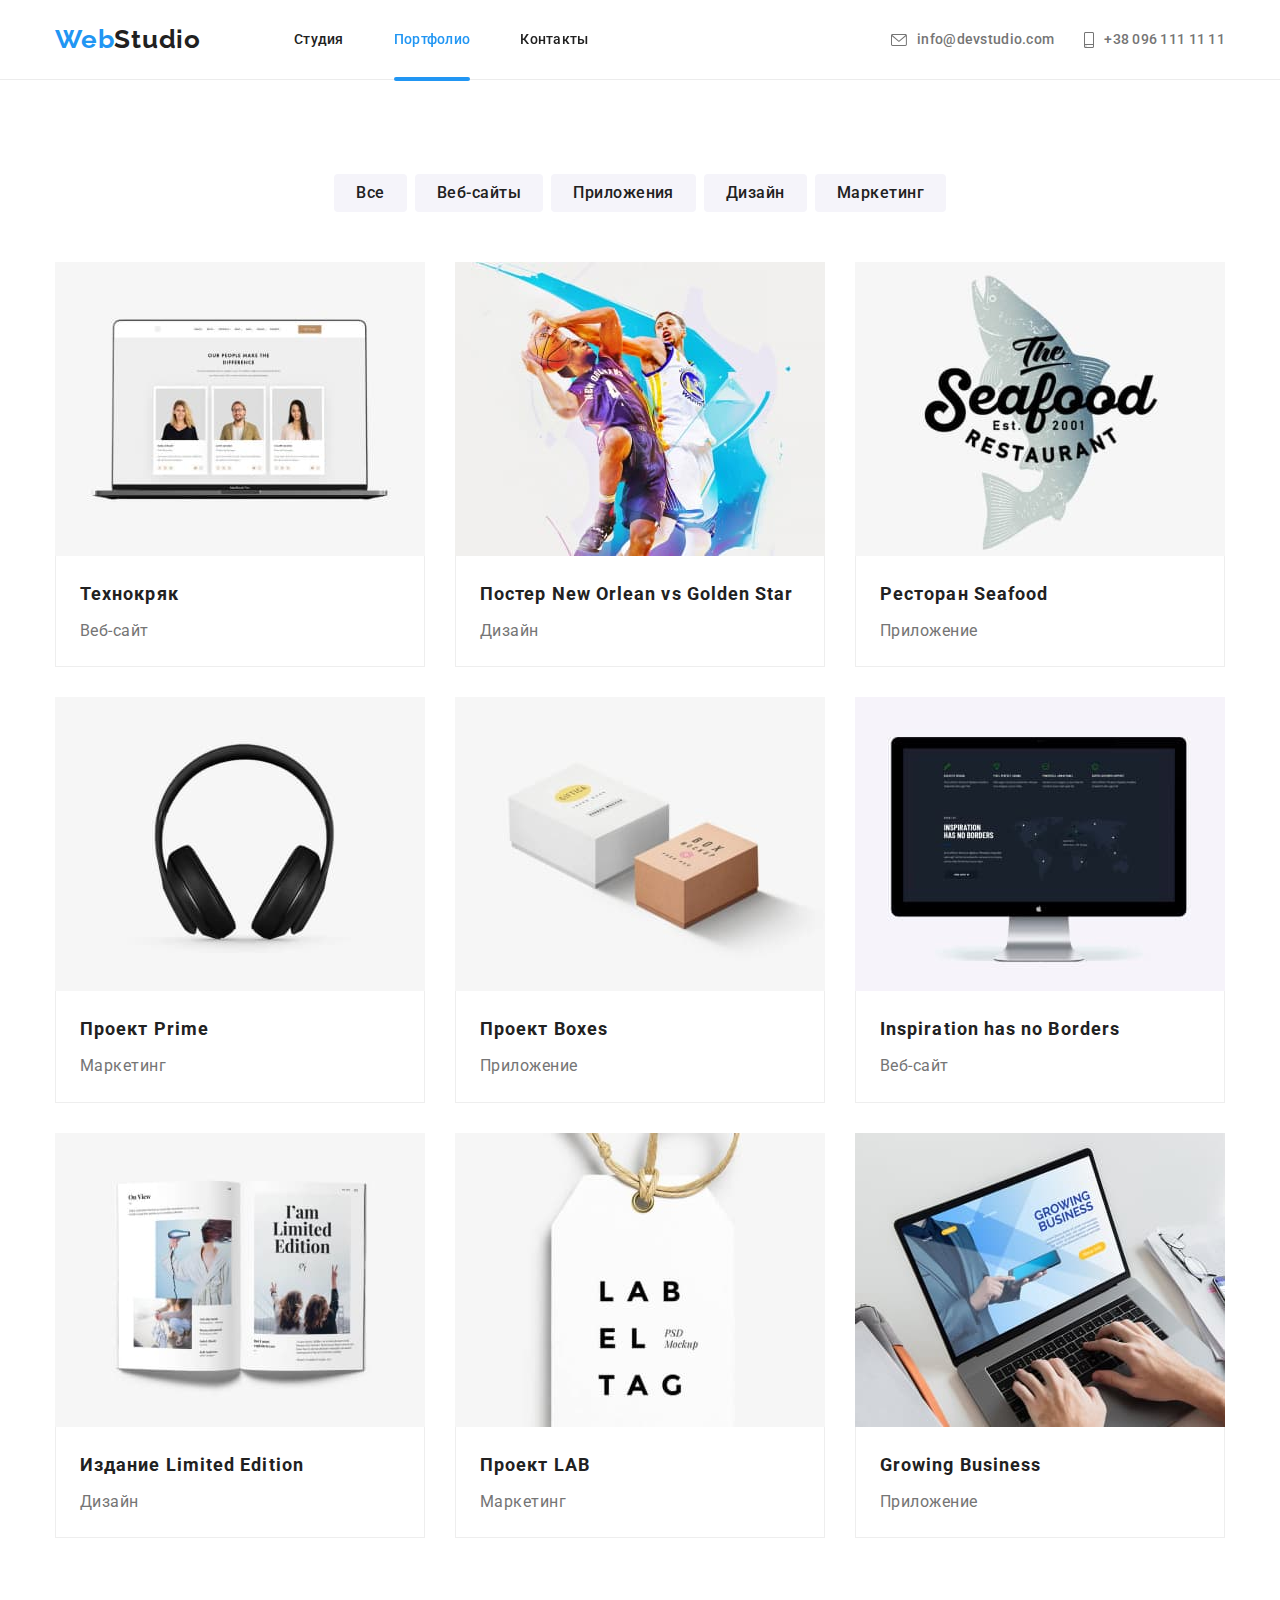
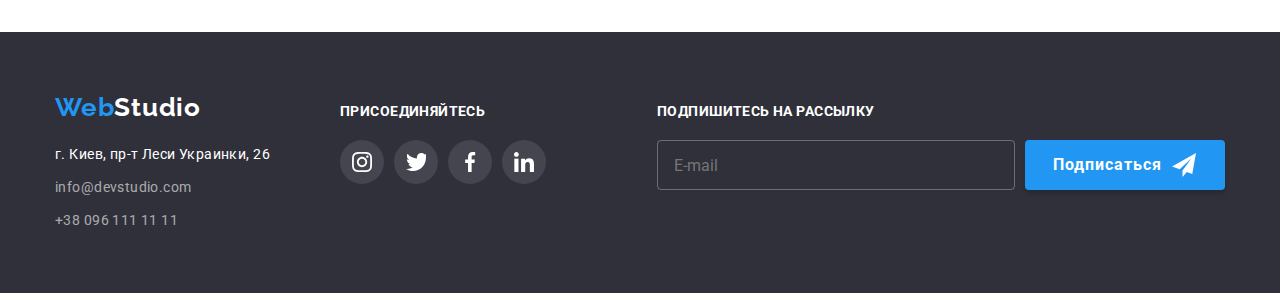
==== portfolio.html @ df017251 "адаптивна версія" ====
<!DOCTYPE html>
<html lang="ru">

<head>
    <meta charset="UTF-8">
    <meta http-equiv="X-UA-Compatible" content="IE=edge">
    <meta name="viewport" content="width=device-width, initial-scale=1.0">
    <title>Портфолио</title>
    <link href="https://fonts.googleapis.com/css2?family=Raleway:wght@700&family=Roboto:wght@400;500;700;900&display=swap"
        rel="stylesheet">
    <link rel="stylesheet" href="https://cdnjs.cloudflare.com/ajax/libs/modern-normalize/1.1.0/modern-normalize.min.css">
    <link rel="stylesheet" href="./css/styles.css">
    <link rel="stylesheet" href="./css/main.min.css">
</head>

<body>

    <header class="header">
        <div class="container">
            <a href="/" class="logo header__logo link">
                Web<span class="logo__accent">Studio</span>
            </a>
            <nav class="header-nav">
                <ul class="menu-list list">
                    <li class="menu-list__item"><a href="./index.html" class="menu-list__link link">Студия</a></li>
                    <li class="menu-list__item"><a href="" class="menu-list__link link current">Портфолио</a></li>
                    <li class="menu-list__item"><a href="" class="menu-list__link link">Контакты</a></li>
                </ul>
            </nav>
            <div class="header-connect">
                <ul class="connect-list list">
                    <li class="connect-list__item">
                        <a href="mailto:info@devstudio.com" class="connect-list__link link">
                            <svg class="connect-list__icon" width="16" height="12">
                                <use href="./images/symbol-defs.svg#icon-envelope-hover"></use>
                            </svg>info@devstudio.com
                        </a>
                    </li>
                    <li class="connect-list__item">
                        <a href="tel:+380961111111" class="connect-list__link link">
                            <svg class="connect-list__icon" width="10" height="16">
                                <use href="./images/symbol-defs.svg#icon-smartphone"></use>
                            </svg>+38 096 111 11 11</a>
                    </li>
                </ul>
            </div>
        </div>
    </header>
    
    <main>
        <section class="works section">
            <h1 class="visually-hidden">Портфолио</h1>
            <div class="container">
                <ul class="works-filter-list list">
                    <li class="works-filter-item"><button type="button" class="works-button current">Все</button></li>
                    <li class="works-filter-item"><button type="button" class="works-button">Веб-сайты</button></li>
                    <li class="works-filter-item"><button type="button" class="works-button">Приложения</button></li>
                    <li class="works-filter-item"><button type="button" class="works-button">Дизайн</button></li>
                    <li class="works-filter-item"><button type="button" class="works-button">Маркетинг</button></li>
                </ul>
               
                <ul class="works-list list">
                    <li class="works-item">
                        <a href="" class="works-link link">
                            <div class="works-cover">
                                <picture>
                                    <source srcset="./images/work-1-desk.jpg 1x, ./images/work-1-desk-2x.jpg 2x" media="(min-width:1200px)">
                                    <source srcset="./images/work-1-tab.jpg 1x, ./images/work-1-tab-2x.jpg 2x" media="(min-width:768px)">
                                    <source srcset="./images/work-1-mob.jpg 1x, ./images/work-1-mob-2x.jpg 2x" media="(min-width:480px)">
                                    <img src="./images/work-1-mob.jpg" alt="Технокряк">
                                </picture>
                                <p class="works-cover-text">Ресурс предлагает комплексные предложения с разным уровнем функционала и сервисов. Все это позволит посетителю
                                    получить
                                    исчерпывающие сведения о компании или частном лице.
                                </p>
                            </div>
                            <div class="works-info work-exept">
                                <h2 class="works-title">Технокряк</h2>
                                <p class="works-text">Веб-сайт</p>
                            </div>
                        </a>
                    </li>
                    <li class="works-item">
                        <a href="" class="link">
                            <div class="works-cover">
                                <picture>
                                    <source
                                        srcset="./images/work-2-desk.jpg 1x, ./images/work-2-desk-2x.jpg 2x" media="(min-width:1200px)">
                                    <source 
                                        srcset="./images/work-2-tab.jpg 1x, ./images/work-2-tab-2x.jpg 2x" media="(min-width:768px)">
                                    <source 
                                        srcset="./images/work-2-mob.jpg 1x, ./images/work-2-mob.jpg 2x" media="(min-width:480px)">
                                    <img src="./images/work-2-mob.jpg" alt="Постер New Orlean vs Golden Star">
                                </picture>
                                <p class="works-cover-text">Ресурс предлагает комплексные предложения с разным уровнем функционала и сервисов. Все это
                                    позволит посетителю
                                    получить
                                    исчерпывающие сведения о компании или частном лице.
                                </p>
                            </div>
                            <div class="works-info">
                                <h2 class="works-title">Постер <span lang="en">New Orlean vs Golden Star</span></h2>
                                <p class="works-text">Дизайн</p>
                            </div>
                        </a>
                    </li>
                    <li class="works-item">
                        <a href="" class="link">
                            <div class="works-cover">
                                <picture>
                                    <source srcset="./images/work-3-desk.jpg 1x,
                                        ./images/work-3-desk-2x.jpg 2x" media="(min-width:1200px)">
                                    <source srcset="./images/work-3-tab.jpg 1x,
                                        ./images/work-3-tab-2x.jpg 2x" media="(min-width:768px)">
                                    <source srcset="./images/work-3-mob.jpg 1x, 
                                        ./images/work-3-mob.jpg 2x" media="(min-width:480px)">
                                    <img src="./images/work-3-mob.jpg" alt="Ресторан Seafood">
                                </picture>
                                <p class="works-cover-text">Ресурс предлагает комплексные предложения с разным уровнем функционала и сервисов. Все это
                                    позволит посетителю
                                    получить
                                    исчерпывающие сведения о компании или частном лице.
                                </p>
                            </div>
                            <div class="works-info">
                                <h2 class="works-title">Ресторан <span lang="en">Seafood</span></h2>
                                <p class="works-text">Приложение</p>
                            </div>
                        </a>
                    </li>
                    <li class="works-item">
                        <a href="" class="link">
                            <div class="works-cover">
                                <picture>
                                    <source srcset="./images/work-4-desk.jpg 1x,
                                        ./images/work-4-desk-2x.jpg 2x" media="(min-width:1200px)">
                                    <source srcset="./images/work-4-tab.jpg 1x,
                                        ./images/work-4-tab-2x.jpg 2x" media="(min-width:768px)">
                                    <source srcset="./images/work-4-mob.jpg 1x, 
                                        ./images/work-4-mob.jpg 2x" media="(min-width:480px)">
                                    <img src="./images/work-4-mob.jpg" alt="Проект Prime">
                                </picture>
                                <p class="works-cover-text">Ресурс предлагает комплексные предложения с разным уровнем функционала и сервисов. Все это
                                    позволит посетителю
                                    получить
                                    исчерпывающие сведения о компании или частном лице.
                                </p>
                            </div>
                            <div class="works-info">
                                <h2 class="works-title">Проект <span lang="en">Prime</span></h2>
                                <p class="works-text">Маркетинг</p>
                            </div>
                        </a>
                    </li>
                    <li class="works-item">
                        <a href="" class="link">
                            <div class="works-cover">
                                <picture>
                                    <source srcset="./images/work-5-desk.jpg 1x,
                                        ./images/work-5-desk-2x.jpg 2x" media="(min-width:1200px)">
                                    <source srcset="./images/work-5-tab.jpg 1x,
                                        ./images/work-5-tab-2x.jpg 2x" media="(min-width:768px)">
                                    <source srcset="./images/work-5-mob.jpg 1x, 
                                        ./images/work-5-mob.jpg 2x" media="(min-width:480px)">
                                    <img src="./images/work-5-mob.jpg" alt="Проект Boxes">
                                </picture>
                                <p class="works-cover-text">Ресурс предлагает комплексные предложения с разным уровнем функционала и сервисов. Все это
                                    позволит посетителю
                                    получить
                                    исчерпывающие сведения о компании или частном лице.
                                </p>
                            </div>
                            <div class="works-info">
                                <h2 class="works-title">Проект <span lang="en">Boxes</span></h2>
                                <p class="works-text">Приложение</p>
                            </div>
                        </a>
                    </li>
                    <li class="works-item">
                        <a href="" class="link">
                            <div class="works-cover">
                                <picture>
                                    <source srcset="./images/work-6-desk.jpg 1x,
                                        ./images/work-6-desk-2x.jpg 2x" media="(min-width:1200px)">
                                    <source srcset="./images/work-6-tab.jpg 1x,
                                        ./images/work-6-tab-2x.jpg 2x" media="(min-width:768px)">
                                    <source srcset="./images/work-6-mob.jpg 1x, 
                                        ./images/work-6-mob.jpg 2x" media="(min-width:480px)">
                                    <img src="./images/work-6-mob.jpg" alt="Inspiration has no Borders">
                                </picture>
                                <p class="works-cover-text">Ресурс предлагает комплексные предложения с разным уровнем функционала и сервисов. Все это
                                    позволит посетителю
                                    получить
                                    исчерпывающие сведения о компании или частном лице.
                                </p>
                            </div>
                            <div class="works-info">
                                <h2 class="works-title"><span lang="en">Inspiration has no Borders</span></h2>
                                <p class="works-text">Веб-сайт</p>
                            </div>
                        </a>
                    </li>
                    <li class="works-item">
                        <a href="" class="link">
                            <div class="works-cover">
                                <picture>
                                    <source srcset="./images/work-7-desk.jpg 1x,
                                        ./images/work-7-desk-2x.jpg 2x" media="(min-width:1200px)">
                                    <source srcset="./images/work-7-tab.jpg 1x,
                                        ./images/work-7-tab-2x.jpg 2x" media="(min-width:768px)">
                                    <source srcset="./images/work-7-mob.jpg 1x, 
                                        ./images/work-7-mob.jpg 2x" media="(min-width:480px)">
                                    <img src="./images/work-7-mob.jpg" alt="Издание Limited Edition">
                                </picture>
                                <p class="works-cover-text">Ресурс предлагает комплексные предложения с разным уровнем функционала и сервисов. Все это
                                    позволит посетителю
                                    получить
                                    исчерпывающие сведения о компании или частном лице.
                                </p>
                            </div>
                            <div class="works-info">
                                <h2 class="works-title">Издание <span lang="en">Limited Edition</span></h2>
                                <p class="works-text">Дизайн</p>
                            </div>
                        </a>
                    </li>
                    <li class="works-item">
                        <a href="" class="link">
                           <div class="works-cover">
                                <picture>
                                    <source srcset="./images/work-8-desk.jpg 1x,
                                        ./images/work-8-desk-2x.jpg 2x" media="(min-width:1200px)">
                                    <source srcset="./images/work-8-tab.jpg 1x,
                                        ./images/work-8-tab-2x.jpg 2x" media="(min-width:768px)">
                                    <source srcset="./images/work-8-mob.jpg 1x, 
                                        ./images/work-8-mob.jpg 2x" media="(min-width:480px)">
                                    <img src="./images/work-8-mob.jpg" alt="Проект LAB">
                                </picture>
                                <p class="works-cover-text">Ресурс предлагает комплексные предложения с разным уровнем функционала и сервисов. Все это
                                    позволит посетителю
                                    получить
                                    исчерпывающие сведения о компании или частном лице.
                                </p>
                           </div>
                            <div class="works-info">
                                <h2 class="works-title">Проект <span lang="en">LAB</span></h2>
                                <p class="works-text">Маркетинг</p>
                            </div>
        
                    </li>
                    <li class="works-item">
                        <a href="" class="link">
                            <div class="works-cover">
                                <picture>
                                    <source srcset="./images/work-9-desk.jpg 1x,
                                        ./images/work-9-desk-2x.jpg 2x" media="(min-width:1200px)">
                                    <source srcset="./images/work-9-tab.jpg 1x,
                                        ./images/work-9-tab-2x.jpg 2x" media="(min-width:768px)">
                                    <source srcset="./images/work-9-mob.jpg 1x, 
                                        ./images/work-9-mob.jpg 2x" media="(min-width:480px)">
                                    <img src="./images/work-9-mob.jpg" alt="Growing Business">
                                </picture>
                                <p class="works-cover-text">Ресурс предлагает комплексные предложения с разным уровнем функционала и сервисов. Все это
                                    позволит посетителю
                                    получить
                                    исчерпывающие сведения о компании или частном лице.
                                </p>
                            </div>
                            <div class="works-info">
                                <h2 class="works-title"><span lang="en">Growing Business</span></h2>
                                <p class="works-text">Приложение</p>
                            </div>
                        </a>
                    </li>
                </ul>
            </div>

        </section>
    
    </main>

    <footer class="footer">
        <div class="container">
            <div class="footer-connect">
                <a href="/" class="footer-logo logo link">
                    Web<span class="accent">Studio</span>
                </a>
                <address class="footer-address">
                    <ul class="footer-connect-list list">
                        <li class="footer-connect-item"><a href="" class="footer-connect-link state-link link">г. Киев, пр-т Леси
                                Украинки, 26</a></li>
                        <li class="footer-connect-item"><a href="" class="footer-connect-link link">info@devstudio.com</a></li>
                        <li class="footer-connect-item"><a href="tel:+380961111111" class="footer-connect-link link">+38 096 111 11
                                11</a></li>
                    </ul>
                </address>
            </div>
    
            <div class="footer-soc">
                <p class="footer-action-text">присоединяйтесь</p>
                <ul class="footer-soc-list list">
                    <li class="footer-soc-item"><a href="" class="footer-soc-link">
                            <svg class="footer-soc-icon" width="20" height="20">
                                <use href="./images/symbol-defs.svg#icon-instagram-2"></use>
                            </svg>
                        </a></li>
                    <li class="footer-soc-item"><a href="" class="footer-soc-link">
                            <svg class="footer-soc-icon" width="20" height="20">
                                <use href="./images/symbol-defs.svg#icon-twitter"></use>
                            </svg>
                        </a></li>
                    <li class="footer-soc-item"><a href="" class="footer-soc-link">
                            <svg class="footer-soc-icon" width="20" height="20">
                                <use href="./images/symbol-defs.svg#icon-facebook-1"></use>
                            </svg>
                        </a></li>
                    <li class="footer-soc-item"><a href="" class="footer-soc-link">
                            <svg class="footer-soc-icon" width="20" height="20">
                                <use href="./images/symbol-defs.svg#icon-linkedin-1 "></use>
                            </svg>
                        </a></li>
                </ul>
            </div>
    
            <form class="footer-form">
                <div class="footer-form-field">
                    <label for="user-email" class="footer-label footer-action-text">Подпишитесь на рассылку</label>
                    <input type="email" id="user-email" name="email" class="footer-input" placeholder="E-mail" required>
                </div>
                <button type="submit" class="footer-button main-button">Подписаться
                    <svg class="footer-send-icon" width="24" height="24">
                        <use href="./images/symbol-defs.svg#icon-send"></use>
                    </svg>
                </button>
            </form>
        </div>
    </footer>

</body>

</html>
---- css/main.min.css ----
:root{--header-main-color: #212121;--header-secondary-color: #757575;--main-text-color: #757575;--title-text-color: #212121;--accent-color: #2196F3;--main-background-color: #ffffff;--secondary-background-color: #F5F4FA;--second-button-color: #212121;--main-button-color: #ffffff;--icon-main-color: #AFB1B8;--footer-background-color: #2F303A;--main-footer-color: #ffffff;--secondary-footer-color: rgba(255, 255, 255, 0.6);--modal-title-color: #212121;--timing-function: cubic-bezier(0.4, 0, 0.2, 1)}p,h1,h2,h3,h4,h5,h6{margin:0}ul{padding-left:0;margin:0}img{display:block;max-width:100%;height:auto}main{padding-top:60px}@media screen and (min-width: 768px){main{padding-top:80px}}html{box-sizing:border-box}*,*::before,*::after{box-sizing:inherit}body{color:var(--main-text-color);background-color:var(--main-background-color);font-family:Roboto,sans-serif}.link{text-decoration:none}.list{list-style:none}.section{padding-top:60px;padding-bottom:60px}@media screen and (min-width: 1200px){.section{padding-top:94px;padding-bottom:94px}}.visually-hidden{position:absolute;white-space:nowrap;width:1px;height:1px;overflow:hidden;border:0;padding:0;clip:rect(0 0 0 0);clip-path:inset(50%);margin:-1px}.container{padding-left:15px;padding-right:15px;margin:0 auto}@media screen and (min-width: 480px){.container{max-width:480px}}@media screen and (min-width: 768px){.container{max-width:768px}}@media screen and (min-width: 1200px){.container{max-width:1200px}}.logo{color:var(--accent-color);font-family:Raleway,sans-serif;font-weight:700;font-size:24px;line-height:1.17;letter-spacing:.03em}@media screen and (min-width: 1200px){.logo{font-size:26px;line-height:1.2;letter-spacing:.03em}}.top-title{margin-bottom:30px;color:var(--title-text-color);font-size:28px;line-height:1.18;text-align:center;letter-spacing:.03em}@media screen and (min-width: 1200px){.top-title{margin-bottom:50px;font-size:36px;line-height:1.17}}.main-button{padding:10px 28px;border:none;border-radius:4px;min-width:200px;height:50px;color:var(--main-button-color);background-color:var(--accent-color);font-family:inherit;font-weight:700;font-size:16px;line-height:1.88;letter-spacing:.06em;text-align:center;cursor:pointer;box-shadow:0px 4px 4px rgba(0,0,0,.15);transition:background-color 250ms var(--timing-function)}.main-button:hover,.main-button:focus{background-color:#188ce8}.backdrop{z-index:200;position:fixed;top:0;left:0;width:100%;height:100%;opacity:1;visibility:visible;transition:opacity 250ms var(--timing-function),visibility 250ms var(--timing-function);background-color:rgba(0,0,0,.2)}.backdrop.is-hidden{opacity:0;pointer-events:none;visibility:hidden}.backdrop.is-hidden .modal{transform:translate(-50%, -50%) scale(0.8);opacity:.7}.modal{position:fixed;top:50%;left:50%;transform:translate(-50%, -50%) scale(1);opacity:1;width:100%;padding:40px;background-color:#fff;box-shadow:0px 1px 3px rgba(0,0,0,.12),0px 1px 1px rgba(0,0,0,.14),0px 2px 1px rgba(0,0,0,.2);border-radius:4px;transition:transform 250ms var(--timing-function),opacity 250ms var(--timing-function)}@media screen and (min-width: 480px){.modal{width:450px;min-height:609px}}@media screen and (min-width: 1200px){.modal{width:528px;min-height:581px}}.modal-close-button{position:absolute;top:8px;right:8px;display:block;padding:6px;width:30px;height:30px;border:1px solid rgba(0,0,0,.1);background-color:rgba(0,0,0,0);border-radius:50%;cursor:pointer;fill:#000;transition:fill 250ms var(--timing-function)}.modal-close-button:hover,.modal-close-button:focus{fill:var(--accent-color)}.modal-title{font-weight:700;font-size:20px;line-height:1.5;letter-spacing:.03em;text-align:center;color:var(--modal-title-color);margin-bottom:12px}@media screen and (min-width: 1200px){.modal-title{font-size:20px;line-height:1.15;letter-spacing:.03em}}.modal-field{margin-bottom:10px}.modal-input-wrap{position:relative}.modal-input{width:100%;height:40px;padding-left:42px;border:1px solid rgba(33,33,33,.2);border-radius:4px;transition:border 250ms var(--timing-function)}.modal-input:focus{border:1px solid var(--accent-color)}.input-icon{position:absolute;left:15px;top:50%;transform:translateY(-50%);fill:var(--modal-title-color);transition:fill 250ms var(--timing-function)}.modal-input:focus+.input-icon{fill:var(--accent-color)}.modal-label{display:block;margin-bottom:4px;font-size:12px;line-height:1.17;letter-spacing:.01em}.user-text{width:100%;height:120px;display:block;resize:none;padding:12px 16px;margin-bottom:20px;border:1px solid rgba(33,33,33,.2);border-radius:4px;transition:border 250ms var(--timing-function)}.user-text:focus{border:1px solid var(--accent-color)}.user-text::placeholder{color:rgba(117,117,117,.5)}.label-check{display:flex;flex-wrap:wrap;justify-content:center;align-items:center;font-size:12px;line-height:2;letter-spacing:.03em;margin-bottom:30px;cursor:pointer}@media screen and (min-width: 1200px){.label-check{line-height:1.71}}.label-check::before{content:"";width:16px;height:15px;border:2px solid var(--modal-title-color);border-radius:2px;margin-right:7px}.input-check:focus+.label-check::before,.input-check:checked+.label-check::before{background-color:var(--accent-color);border:none;background-image:url(../images/modal-check.svg);background-repeat:no-repeat;background-position:center}.check-accent{position:relative;color:var(--accent-color);font-size:12px;line-height:2;letter-spacing:.03em}@media screen and (min-width: 1200px){.check-accent{line-height:1.71}}.check-accent::after{position:absolute;content:"";left:0;top:18px;width:100%;height:1px;background-color:var(--accent-color)}.modal-button{display:block;margin-left:auto;margin-right:auto}.header{position:fixed;width:100%;top:0;left:0;height:60px;border-bottom:1px solid #ececec;background-color:#fff;z-index:100}@media screen and (min-width: 768px){.header{height:80px}}.header .container{display:flex;align-items:center;height:inherit}.header__logo{margin-right:93px}.header .logo__accent{color:var(--header-main-color)}.menu-button{display:block;position:absolute;top:10px;right:15px;margin:0;padding:0;border:none;background-color:rgba(0,0,0,0);cursor:pointer}@media screen and (min-width: 768px){.menu-button{display:none}}.menu-open-icon{fill:var(--header-main-color);transition:fill 250ms var(--timing-function)}.menu-open-icon:hover,.menu-open-icon:focus{fill:var(--accent-color)}.header-nav{display:none}@media screen and (min-width: 768px){.header-nav{display:block}}.menu-list{display:flex}.menu-list__item:not(:last-child){margin-right:50px}.menu-list__link{position:relative;display:block;box-sizing:border-box;padding-top:32px;padding-bottom:32px;color:var(--header-main-color);font-weight:500;font-size:14px;line-height:1.14;letter-spacing:.02em;transition:color 250ms var(--timing-function)}.menu-list__link:hover,.menu-list__link:focus{color:var(--accent-color)}.menu-list__link.current{color:var(--accent-color)}.menu-list__link.current::after{display:block}.menu-list__link::after{position:absolute;bottom:-1px;content:"";display:none;height:4px;width:100%;background:var(--accent-color);border-radius:2px}.header-connect{display:none;margin-left:auto}@media screen and (min-width: 768px){.header-connect{display:block}}.connect-list{display:block}@media screen and (min-width: 1200px){.connect-list{display:flex}}.connect-list__item:not(:last-child){margin-bottom:10px}@media screen and (min-width: 1200px){.connect-list__item:not(:last-child){margin-right:30px;margin-bottom:0}}.connect-list__link{display:flex;align-items:center;font-weight:500;font-size:12px;line-height:1.17;letter-spacing:.02em;color:var(--header-secondary-color);transition:color 250ms var(--timing-function)}@media screen and (min-width: 1200px){.connect-list__link{font-size:14px;line-height:1.14;letter-spacing:.02em}}.connect-list__link:hover,.connect-list__link:focus{color:var(--accent-color)}.connect-list__icon{margin-right:10px;fill:currentColor}.mob-menu{display:block;position:fixed;z-index:50;top:0;left:0;width:100vw;height:100vh;background-color:#fff;padding:48px 0 48px 40px;opacity:1;visibility:visible;transition:opacity 250ms var(--timing-function),visibility 250ms var(--timing-function)}@media screen and (min-width: 768px){.mob-menu{display:none}}.mob-menu .mob-container{display:block}.mob-menu.is-hidden{opacity:0;visibility:hidden;pointer-events:none}.menu-close-icon{fill:var(--header-main-color);transition:fill 250ms var(--timing-function)}.menu-close-icon:hover,.menu-close-icon:focus{fill:var(--accent-color)}.mob-menu-list{margin-bottom:302px}.mob-menu-item:not(:last-child),.mob-connect-item:not(:last-child){margin-bottom:32px}.mob-menu-link{font-weight:500;font-size:40px;line-height:1.18;letter-spacing:.02em;color:var(--header-main-color);transition:color 250ms var(--timing-function)}.mob-menu-link:hover,.mob-menu-link:focus{color:var(--accent-color)}.mob-menu-link.current{color:var(--accent-color)}.mob-connect-list{margin-bottom:64px}.mob-connect-link{color:var(--header-secondary-color);transition:color 250ms var(--timing-function)}.mob-connect-link:hover,.mob-connect-link:focus{color:var(--accent-color)}.mob-connect-tel{font-weight:500;font-size:34px;line-height:1.25;letter-spacing:.02em}.mob-connect-mail{font-weight:500;font-size:24px;line-height:1.17;letter-spacing:.02em}.mob-soc-list{display:flex}.mob-soc-link{display:block;font-weight:500;font-size:18px;line-height:1.22;letter-spacing:.02em;color:var(--accent-color)}.no-scroll{overflow:hidden}.hero{background-color:#c4c4c4;background-image:linear-gradient(rgba(47, 48, 58, 0.4), rgba(47, 48, 58, 0.4)),url("../images/hero-bg-mob.jpg");background-repeat:no-repeat;background-position:center;background-size:cover;max-width:1600px;margin:0 auto;text-align:center}@media(min-device-pixel-ratio: 2),(min-resolution: 192dpi),(min-resolution: 2dppx){.hero{background-image:linear-gradient(rgba(47, 48, 58, 0.4), rgba(47, 48, 58, 0.4)),url("../images/hero-bg-mob-2x.jpg")}}@media screen and (min-width: 480px){.hero{padding-top:118px;padding-bottom:118px}}@media screen and (min-width: 768px){.hero{background-image:linear-gradient(rgba(47, 48, 58, 0.4), rgba(47, 48, 58, 0.4)),url("../images/hero-bg-tab.jpg")}}@media screen and (min-width: 768px)and (min-device-pixel-ratio: 2),screen and (min-width: 768px)and (min-resolution: 192dpi),screen and (min-width: 768px)and (min-resolution: 2dppx){.hero{background-image:linear-gradient(rgba(47, 48, 58, 0.4), rgba(47, 48, 58, 0.4)),url("../images/hero-bg-tab-2x.jpg")}}@media screen and (min-width: 1200px){.hero{padding-top:200px;padding-bottom:200px;background-image:linear-gradient(rgba(47, 48, 58, 0.4), rgba(47, 48, 58, 0.4)),url("../images/hero-bg-desk.jpg")}}@media screen and (min-width: 1200px)and (min-device-pixel-ratio: 2),screen and (min-width: 1200px)and (min-resolution: 192),screen and (min-width: 1200px)and (min-resolution: 2){.hero{background-image:linear-gradient(rgba(47, 48, 58, 0.4), rgba(47, 48, 58, 0.4)),url("../images/hero-bg-desk-2x.jpg")}}.hero .container{display:block}.hero-title{margin-bottom:30px;margin-left:auto;margin-right:auto;color:#fff;text-transform:uppercase}@media screen and (min-width: 480px){.hero-title{font-weight:900;font-size:26px;line-height:1.62;letter-spacing:.06em;width:360px}}@media screen and (min-width: 1200px){.hero-title{font-size:44px;line-height:1.36;width:696px}}@media screen and (min-width: 1200px){.features{padding-bottom:0px}}@media screen and (min-width: 768px){.features-list{display:flex;flex-wrap:wrap;margin-left:-30px}}.features-item{width:100%;margin-bottom:30px}@media screen and (max-width: 767px){.features-item:last-child{margin-bottom:0px}}@media screen and (min-width: 768px){.features-item{flex-basis:calc(50% - 30px);margin-left:30px}.features-item:nth-last-child(-n+2){margin-bottom:0}}@media screen and (min-width: 1200px){.features-item{flex-basis:calc(25% - 30px);margin-bottom:0}}.features-box{display:flex;align-items:center;justify-content:center;border-radius:4px;margin-bottom:30px;background-color:var(--secondary-background-color);width:100%;height:120px}.features-icon{display:block;width:70px;height:70px}.features-title{margin-bottom:10px;color:var(--title-text-color);font-size:14px;line-height:1.14;letter-spacing:.03em;text-transform:uppercase}@media screen and (max-width: 767px){.features-title{text-align:center}}.features-text{font-size:14px;line-height:1.71;letter-spacing:.03em}.about{display:none}@media screen and (min-width: 1200px){.about{display:block}}.about-list{display:flex;margin-left:-30px}.about-item{position:relative;flex-basis:calc(33.3333333333% - 30px);margin-left:30px}.about-title{position:absolute;left:0;bottom:0;width:100%;height:70px;padding:27px 0;color:#fff;background-color:rgba(47,48,58,.8);font-size:14px;line-height:1.14;letter-spacing:.03em;text-align:center;text-transform:uppercase;pointer-events:none}.team{background-color:var(--secondary-background-color)}.team-list{margin-bottom:-30px}@media screen and (min-width: 768px){.team-list{display:flex;flex-wrap:wrap;margin-left:-30px}}.team-list__item{margin-bottom:30px;text-align:center;box-shadow:0px 1px 3px rgba(0,0,0,.12),0px 1px 1px rgba(0,0,0,.14),0px 2px 1px rgba(0,0,0,.2)}@media screen and (min-width: 768px){.team-list__item{width:calc(50% - 30px);margin-left:30px}}@media screen and (min-width: 768px)and (max-width: 1999px){.team-list__item:nth-child(-n+2){margin-bottom:30px}}@media screen and (min-width: 1200px){.team-list__item{width:calc(25% - 30px)}}.team-list__item,.team-info{border-radius:0px 0px 4px 4px}.team-info{width:100%;padding:30px 0 24px;background-color:#fff}@media screen and (min-width: 1200px){.team-info{padding:30px 0}}.team-info__title{margin-bottom:10px;color:var(--title-text-color);font-weight:500;font-size:16px;line-height:1.19;letter-spacing:.03em}.team-info__text{font-size:16px;line-height:1.19;letter-spacing:.03em;margin-bottom:16px}.team-soc-list{display:flex;justify-content:center}.team-soc-list__item+.team-soc-list__item{margin-left:10px}.team-soc-list__link{display:flex;justify-content:center;align-items:center;background-color:#fff;width:44px;height:44px;border-radius:50%;fill:var(--icon-main-color);transition:fill 250ms var(--timing-function),background-color 250ms var(--timing-function)}.team-soc-list__link:hover,.team-soc-list__link:focus{background-color:var(--accent-color);fill:#fff}.clients-list{display:flex;flex-wrap:wrap;margin-left:-30px}.clients-item{width:100%;height:100%;flex-basis:calc(50% - 30px);margin-left:30px;margin-bottom:30px}@media screen and (max-width: 767px){.clients-item:nth-last-child(-n+2){margin-bottom:0}}@media screen and (min-width: 768px){.clients-item{flex-basis:calc(33.3333333333% - 30px)}.clients-item:nth-last-child(-n+3){margin-bottom:0}}@media screen and (min-width: 1200px){.clients-item{flex-basis:calc(16.6666666667% - 30px);margin-bottom:0}}.clients-link{display:flex;justify-content:center;align-items:center;height:92px;border-radius:4px;border:1px solid var(--icon-main-color);fill:var(--icon-main-color);cursor:pointer;transition:border 250ms var(--timing-function),fill 250ms var(--timing-function)}.clients-link:hover,.clients-link:focus{border:1px solid var(--accent-color);fill:var(--accent-color)}.clients-icon{width:106px;height:60px}.works-filter-list{display:flex;flex-wrap:wrap;margin-bottom:40px}@media screen and (min-width: 768px){.works-filter-list{margin-bottom:30px;justify-content:center}}@media screen and (min-width: 1200px){.works-filter-list{margin-bottom:50px}}.works-filter-item:not(:last-child){margin-right:8px}@media screen and (max-width: 767px){.works-filter-item:not(:nth-last-child(-n+2)){margin-bottom:15px}}@media screen and (min-width: 768px){.works-filter-item{margin-bottom:0}}.works-button{padding:6px 22px;border:none;border-radius:4px;min-width:73px;height:38px;color:var(--second-button-color);background-color:var(--secondary-background-color);font-family:inherit;font-weight:500;font-size:16px;line-height:1.63;letter-spacing:.03em;text-align:center;cursor:pointer;transition:color 250ms var(--timing-function),box-shadow 250ms var(--timing-function),background-color 250ms var(--timing-function)}.works-button:hover,.works-button:focus{color:var(--main-button-color);background-color:var(--accent-color);box-shadow:0px 3px 1px rgba(0,0,0,.1),0px 1px 2px rgba(0,0,0,.08),0px 2px 2px rgba(0,0,0,.12)}.works-section .works-button.current{color:var(--main-button-color);background-color:var(--accent-color)}.works-list{margin-bottom:-30px}@media screen and (min-width: 768px){.works-list{display:flex;flex-wrap:wrap;margin-left:-30px}}.works-item{margin-bottom:30px;transition:box-shadow 250ms var(--timing-function)}@media screen and (min-width: 768px){.works-item{width:calc(50% - 30px);margin-left:30px}}@media screen and (min-width: 1200px){.works-item{width:calc(33.3333333333% - 30px)}}.works-item:hover,.works-item:focus{box-shadow:0px 1px 1px rgba(0,0,0,.12),0px 4px 4px rgba(0,0,0,.06),1px 4px 6px rgba(0,0,0,.16)}.works-cover{position:relative;overflow:hidden}.works-cover-text{position:absolute;top:0;left:0;height:100%;transform:translateY(101%);transition:transform 250ms var(--timing-function);font-size:18px;line-height:1.56;letter-spacing:.03em;padding:77px,24px;color:#fff;background-color:rgba(33,150,243,.9)}@media screen and (min-width: 768px){.works-cover-text{padding:49px,24px,77px}}@media screen and (min-width: 1200px){.works-cover-text{padding:63px 24px}}.works-item:hover .works-cover-text{transform:translateY(0px)}.works-link{height:100%}.works-info{width:100%;padding:20px 24px;border-bottom:1px solid #eee;border-right:1px solid #eee;border-left:1px solid #eee;pointer-events:none}@media screen and (min-width: 768px){.work-exept{padding:20px 24px 56px}}@media screen and (min-width: 1200px){.work-exept{padding:20px 24px}}.works-title{margin-bottom:4px;color:var(--title-text-color);font-weight:700;font-size:18px;line-height:2;letter-spacing:.06em}.works-text{color:var(--main-text-color);font-weight:400;font-size:16px;line-height:1.9;letter-spacing:.03em}.footer{background-color:var(--footer-background-color);padding-top:60px;padding-bottom:60px}.footer .container{text-align:center}@media screen and (min-width: 768px){.footer .container{display:flex;flex-wrap:wrap;align-items:baseline;justify-content:center}}@media screen and (min-width: 1200px){.footer .container{text-align:start}}.footer-connect{margin-bottom:60px}@media screen and (min-width: 768px){.footer-connect{margin-right:165px}}@media screen and (min-width: 1200px){.footer-connect{margin-right:70px;margin-bottom:0}}.footer-logo{display:inline-block;margin-bottom:20px}.footer-logo .accent{color:#fff}@media screen and (max-width: 1999px){.footer-connect-item:not(:last-child){margin-bottom:8px}}@media screen and (min-width: 1200px){.footer-connect-item:not(:last-child){margin-bottom:9px}}.footer-connect-link{font-style:normal;font-size:14px;line-height:1.71;letter-spacing:.03em;color:var(--secondary-footer-color);transition:color 250ms var(--timing-function)}.footer-connect-link:hover,.footer-connect-link:focus{color:var(--accent-color)}.state-link{color:#fff}.footer-action-text{margin-bottom:20px;color:#fff;font-weight:700;font-size:14px;line-height:1.14;letter-spacing:.03em;text-transform:uppercase}.footer-soc-list{display:flex;justify-content:center;margin-bottom:60px}@media screen and (min-width: 1200px){.footer-soc-list{margin-bottom:0}}.footer-soc-item+.footer-soc-item{margin-left:10px}.footer-soc-link{background-color:rgba(255,255,255,.1);width:44px;height:44px;border-radius:50%;display:flex;justify-content:center;align-items:center;fill:#fff;transition:fill 250ms var(--timing-function),background-color 250ms var(--timing-function)}.footer-soc-link:hover,.footer-soc-link:focus{background-color:var(--accent-color);fill:#fff}@media screen and (min-width: 1200px){.footer-form{display:flex;align-items:end;margin-left:auto}}.footer-form-field{height:100%}@media screen and (min-width: 1200px){.footer-form-field{margin-right:10px}}.footer-label{display:block}.footer-input{width:100%;height:50px;padding-left:16px;color:rgba(255,255,255,.6);background-color:inherit;border:1px solid rgba(255,255,255,.3);border-radius:4px}@media screen and (min-width: 768px){.footer-input{width:450px}}@media screen and (min-width: 1200px){.footer-input{width:358px}}.footer-button{position:relative;display:inline-flex;align-items:center;margin-top:20px}.footer-send-icon{margin-left:10px}/*# sourceMappingURL=main.min.css.map */
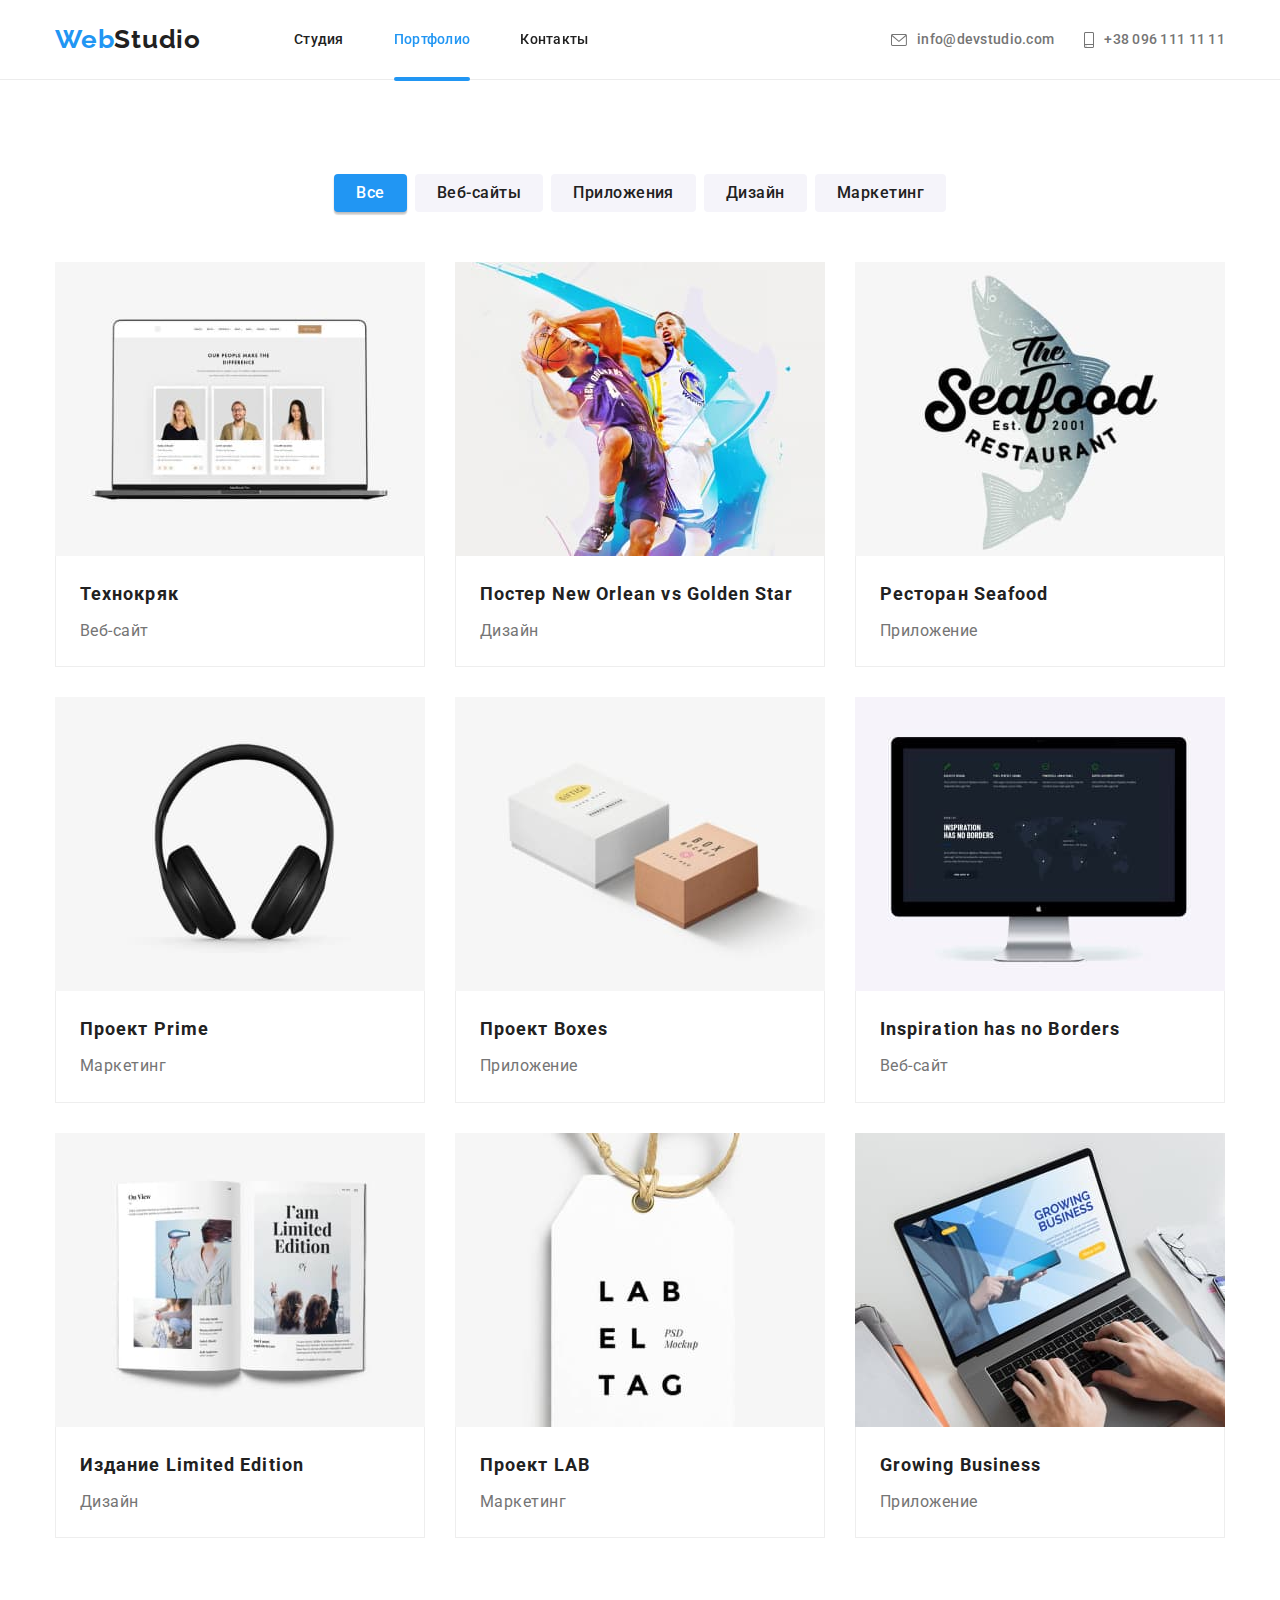
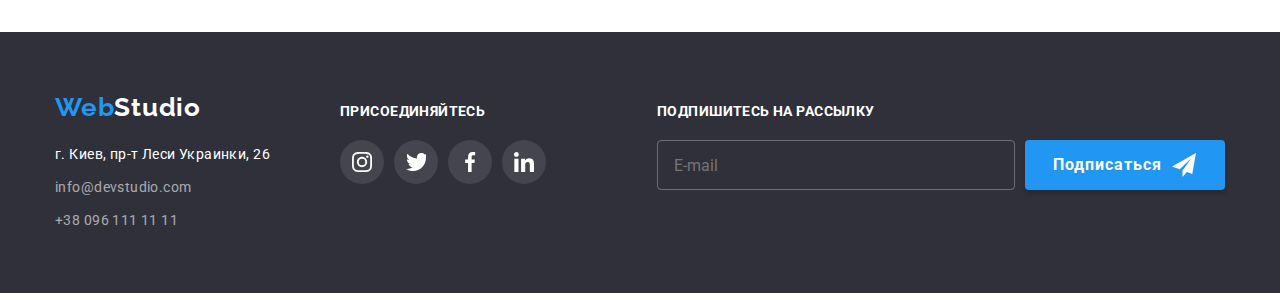
==== commit 05e795ec: "refactor" ====
--- a/portfolio.html
+++ b/portfolio.html
@@ -9,22 +9,25 @@
     <link href="https://fonts.googleapis.com/css2?family=Raleway:wght@700&family=Roboto:wght@400;500;700;900&display=swap"
         rel="stylesheet">
     <link rel="stylesheet" href="https://cdnjs.cloudflare.com/ajax/libs/modern-normalize/1.1.0/modern-normalize.min.css">
-    <link rel="stylesheet" href="./css/styles.css">
     <link rel="stylesheet" href="./css/main.min.css">
 </head>
 
 <body>
-
     <header class="header">
         <div class="container">
             <a href="/" class="logo header__logo link">
                 Web<span class="logo__accent">Studio</span>
             </a>
+            <button type="button" class="menu-open-btn menu-button">
+                <svg class="menu-open-icon" width="40" height="40">
+                    <use href="./images/symbol-defs.svg#icon-open-menu"></use>
+                </svg>
+            </button>
             <nav class="header-nav">
                 <ul class="menu-list list">
                     <li class="menu-list__item"><a href="./index.html" class="menu-list__link link">Студия</a></li>
-                    <li class="menu-list__item"><a href="" class="menu-list__link link current">Портфолио</a></li>
-                    <li class="menu-list__item"><a href="" class="menu-list__link link">Контакты</a></li>
+                    <li class="menu-list__item"><a href="#" class="menu-list__link link current">Портфолио</a></li>
+                    <li class="menu-list__item"><a href="#contacts" class="menu-list__link link">Контакты</a></li>
                 </ul>
             </nav>
             <div class="header-connect">
@@ -43,6 +46,39 @@
                             </svg>+38 096 111 11 11</a>
                     </li>
                 </ul>
+            </div>
+        </div>
+        <div class="mob-menu is-hidden">
+            <div class="container">
+                <button type="button" class="menu-close-btn menu-button">
+                    <svg class="menu-close-icon" width="40" height="40">
+                        <use href="./images/symbol-defs.svg#icon-close-menu"></use>
+                    </svg>
+                </button>
+                <ul class="mob-menu-list list">
+                    <li class="mob-menu-item"><a href="./index.html" class="mob-menu-link link">Студия</a></li>
+                    <li class="mob-menu-item"><a href="./portfolio.html" class="mob-menu-link link current">Портфолио</a></li>
+                    <li class="mob-menu-item"><a href="#contacts" class="mob-menu-link link">Контакты</a></li>
+                </ul>
+                <ul class="mob-connect-list list">
+                    <li class="mob-connect-item">
+                        <a href="tel:+380961111111" class="mob-connect-link mob-connect-tel link">
+                            +38 096 111 11 11</a>
+                    </li>
+                    <li class="mob-connect-item">
+                        <a href="mailto:info@devstudio.com" class="mob-connect-link mob-connect-mail link">
+                            info@devstudio.com
+                        </a>
+                    </li>
+                </ul>
+                <div class="mob-soc">
+                    <ul class="mob-soc-list list">
+                        <li class="mob-soc-item"><a href="" class="mob-soc-link link">Instagram</a></li>
+                        <li class="mob-soc-item"><a href="" class="mob-soc-link link">Twitter</a></li>
+                        <li class="mob-soc-item"><a href="" class="mob-soc-link link">Facebook</a></li>
+                        <li class="mob-soc-item"><a href="" class="mob-soc-link link">LinkedIn</a></li>
+                    </ul>
+                </div>
             </div>
         </div>
     </header>
@@ -74,26 +110,23 @@
                                     исчерпывающие сведения о компании или частном лице.
                                 </p>
                             </div>
-                            <div class="works-info work-exept">
+                            <div class="works-info">
                                 <h2 class="works-title">Технокряк</h2>
                                 <p class="works-text">Веб-сайт</p>
                             </div>
                         </a>
                     </li>
                     <li class="works-item">
-                        <a href="" class="link">
-                            <div class="works-cover">
-                                <picture>
-                                    <source
-                                        srcset="./images/work-2-desk.jpg 1x, ./images/work-2-desk-2x.jpg 2x" media="(min-width:1200px)">
-                                    <source 
-                                        srcset="./images/work-2-tab.jpg 1x, ./images/work-2-tab-2x.jpg 2x" media="(min-width:768px)">
-                                    <source 
-                                        srcset="./images/work-2-mob.jpg 1x, ./images/work-2-mob.jpg 2x" media="(min-width:480px)">
+                        <a href="" class="works-link link">
+                            <div class="works-cover">
+                                <picture>
+                                    <source srcset="./images/work-2-desk.jpg 1x, ./images/work-2-desk-2x.jpg 2x" media="(min-width:1200px)">
+                                    <source srcset="./images/work-2-tab.jpg 1x, ./images/work-2-tab-2x.jpg 2x" media="(min-width:768px)">
+                                    <source srcset="./images/work-2-mob.jpg 1x, ./images/work-2-mob-2x.jpg 2x" media="(min-width:480px)">
                                     <img src="./images/work-2-mob.jpg" alt="Постер New Orlean vs Golden Star">
                                 </picture>
-                                <p class="works-cover-text">Ресурс предлагает комплексные предложения с разным уровнем функционала и сервисов. Все это
-                                    позволит посетителю
+                                <p class="works-cover-text">Ресурс предлагает комплексные предложения с разным уровнем функционала и
+                                    сервисов. Все это позволит посетителю
                                     получить
                                     исчерпывающие сведения о компании или частном лице.
                                 </p>
@@ -105,19 +138,16 @@
                         </a>
                     </li>
                     <li class="works-item">
-                        <a href="" class="link">
-                            <div class="works-cover">
-                                <picture>
-                                    <source srcset="./images/work-3-desk.jpg 1x,
-                                        ./images/work-3-desk-2x.jpg 2x" media="(min-width:1200px)">
-                                    <source srcset="./images/work-3-tab.jpg 1x,
-                                        ./images/work-3-tab-2x.jpg 2x" media="(min-width:768px)">
-                                    <source srcset="./images/work-3-mob.jpg 1x, 
-                                        ./images/work-3-mob.jpg 2x" media="(min-width:480px)">
+                        <a href="" class="works-link link">
+                            <div class="works-cover">
+                                <picture>
+                                    <source srcset="./images/work-3-desk.jpg 1x, ./images/work-3-desk-2x.jpg 2x" media="(min-width:1200px)">
+                                    <source srcset="./images/work-3-tab.jpg 1x, ./images/work-3-tab-2x.jpg 2x" media="(min-width:768px)">
+                                    <source srcset="./images/work-3-mob.jpg 1x, ./images/work-3-mob-2x.jpg 2x" media="(min-width:480px)">
                                     <img src="./images/work-3-mob.jpg" alt="Ресторан Seafood">
                                 </picture>
-                                <p class="works-cover-text">Ресурс предлагает комплексные предложения с разным уровнем функционала и сервисов. Все это
-                                    позволит посетителю
+                                <p class="works-cover-text">Ресурс предлагает комплексные предложения с разным уровнем функционала и
+                                    сервисов. Все это позволит посетителю
                                     получить
                                     исчерпывающие сведения о компании или частном лице.
                                 </p>
@@ -128,16 +158,14 @@
                             </div>
                         </a>
                     </li>
-                    <li class="works-item">
-                        <a href="" class="link">
-                            <div class="works-cover">
-                                <picture>
-                                    <source srcset="./images/work-4-desk.jpg 1x,
-                                        ./images/work-4-desk-2x.jpg 2x" media="(min-width:1200px)">
-                                    <source srcset="./images/work-4-tab.jpg 1x,
-                                        ./images/work-4-tab-2x.jpg 2x" media="(min-width:768px)">
-                                    <source srcset="./images/work-4-mob.jpg 1x, 
-                                        ./images/work-4-mob.jpg 2x" media="(min-width:480px)">
+                
+                    <li class="works-item">
+                        <a href="" class="works-link link">
+                            <div class="works-cover">
+                                <picture>
+                                    <source srcset="./images/work-4-desk.jpg 1x, ./images/work-4-desk-2x.jpg 2x" media="(min-width:1200px)">
+                                    <source srcset="./images/work-4-tab.jpg 1x, ./images/work-4-tab-2x.jpg 2x" media="(min-width:768px)">
+                                    <source srcset="./images/work-4-mob.jpg 1x, ./images/work-4-mob-2x.jpg 2x" media="(min-width:480px)">
                                     <img src="./images/work-4-mob.jpg" alt="Проект Prime">
                                 </picture>
                                 <p class="works-cover-text">Ресурс предлагает комплексные предложения с разным уровнем функционала и сервисов. Все это
@@ -153,7 +181,7 @@
                         </a>
                     </li>
                     <li class="works-item">
-                        <a href="" class="link">
+                        <a href="" class="works-link link">
                             <div class="works-cover">
                                 <picture>
                                     <source srcset="./images/work-5-desk.jpg 1x,
@@ -161,7 +189,7 @@
                                     <source srcset="./images/work-5-tab.jpg 1x,
                                         ./images/work-5-tab-2x.jpg 2x" media="(min-width:768px)">
                                     <source srcset="./images/work-5-mob.jpg 1x, 
-                                        ./images/work-5-mob.jpg 2x" media="(min-width:480px)">
+                                        ./images/work-5-mob-2x.jpg 2x" media="(min-width:480px)">
                                     <img src="./images/work-5-mob.jpg" alt="Проект Boxes">
                                 </picture>
                                 <p class="works-cover-text">Ресурс предлагает комплексные предложения с разным уровнем функционала и сервисов. Все это
@@ -177,7 +205,7 @@
                         </a>
                     </li>
                     <li class="works-item">
-                        <a href="" class="link">
+                        <a href="" class="works-link link">
                             <div class="works-cover">
                                 <picture>
                                     <source srcset="./images/work-6-desk.jpg 1x,
@@ -185,7 +213,7 @@
                                     <source srcset="./images/work-6-tab.jpg 1x,
                                         ./images/work-6-tab-2x.jpg 2x" media="(min-width:768px)">
                                     <source srcset="./images/work-6-mob.jpg 1x, 
-                                        ./images/work-6-mob.jpg 2x" media="(min-width:480px)">
+                                        ./images/work-6-mob-2x.jpg 2x" media="(min-width:480px)">
                                     <img src="./images/work-6-mob.jpg" alt="Inspiration has no Borders">
                                 </picture>
                                 <p class="works-cover-text">Ресурс предлагает комплексные предложения с разным уровнем функционала и сервисов. Все это
@@ -201,7 +229,7 @@
                         </a>
                     </li>
                     <li class="works-item">
-                        <a href="" class="link">
+                        <a href="" class="works-link link">
                             <div class="works-cover">
                                 <picture>
                                     <source srcset="./images/work-7-desk.jpg 1x,
@@ -209,7 +237,7 @@
                                     <source srcset="./images/work-7-tab.jpg 1x,
                                         ./images/work-7-tab-2x.jpg 2x" media="(min-width:768px)">
                                     <source srcset="./images/work-7-mob.jpg 1x, 
-                                        ./images/work-7-mob.jpg 2x" media="(min-width:480px)">
+                                        ./images/work-7-mob-2x.jpg 2x" media="(min-width:480px)">
                                     <img src="./images/work-7-mob.jpg" alt="Издание Limited Edition">
                                 </picture>
                                 <p class="works-cover-text">Ресурс предлагает комплексные предложения с разным уровнем функционала и сервисов. Все это
@@ -225,7 +253,7 @@
                         </a>
                     </li>
                     <li class="works-item">
-                        <a href="" class="link">
+                        <a href="" class="works-link link">
                            <div class="works-cover">
                                 <picture>
                                     <source srcset="./images/work-8-desk.jpg 1x,
@@ -233,7 +261,7 @@
                                     <source srcset="./images/work-8-tab.jpg 1x,
                                         ./images/work-8-tab-2x.jpg 2x" media="(min-width:768px)">
                                     <source srcset="./images/work-8-mob.jpg 1x, 
-                                        ./images/work-8-mob.jpg 2x" media="(min-width:480px)">
+                                        ./images/work-8-mob-2x.jpg 2x" media="(min-width:480px)">
                                     <img src="./images/work-8-mob.jpg" alt="Проект LAB">
                                 </picture>
                                 <p class="works-cover-text">Ресурс предлагает комплексные предложения с разным уровнем функционала и сервисов. Все это
@@ -246,10 +274,10 @@
                                 <h2 class="works-title">Проект <span lang="en">LAB</span></h2>
                                 <p class="works-text">Маркетинг</p>
                             </div>
-        
-                    </li>
-                    <li class="works-item">
-                        <a href="" class="link">
+                        </a>
+                    </li>
+                    <li class="works-item">
+                        <a href="" class="works-link link">
                             <div class="works-cover">
                                 <picture>
                                     <source srcset="./images/work-9-desk.jpg 1x,
@@ -257,7 +285,7 @@
                                     <source srcset="./images/work-9-tab.jpg 1x,
                                         ./images/work-9-tab-2x.jpg 2x" media="(min-width:768px)">
                                     <source srcset="./images/work-9-mob.jpg 1x, 
-                                        ./images/work-9-mob.jpg 2x" media="(min-width:480px)">
+                                        ./images/work-9-mob-2x.jpg 2x" media="(min-width:480px)">
                                     <img src="./images/work-9-mob.jpg" alt="Growing Business">
                                 </picture>
                                 <p class="works-cover-text">Ресурс предлагает комплексные предложения с разным уровнем функционала и сервисов. Все это
@@ -279,7 +307,7 @@
     
     </main>
 
-    <footer class="footer">
+    <footer class="footer" id="contacts">
         <div class="container">
             <div class="footer-connect">
                 <a href="/" class="footer-logo logo link">
@@ -336,6 +364,7 @@
         </div>
     </footer>
 
+    <script src="./js/mobile-menu.js"></script>
+
 </body>
-
 </html>--- a/css/main.min.css
+++ b/css/main.min.css
@@ -1 +1 @@
-:root{--header-main-color: #212121;--header-secondary-color: #757575;--main-text-color: #757575;--title-text-color: #212121;--accent-color: #2196F3;--main-background-color: #ffffff;--secondary-background-color: #F5F4FA;--second-button-color: #212121;--main-button-color: #ffffff;--icon-main-color: #AFB1B8;--footer-background-color: #2F303A;--main-footer-color: #ffffff;--secondary-footer-color: rgba(255, 255, 255, 0.6);--modal-title-color: #212121;--timing-function: cubic-bezier(0.4, 0, 0.2, 1)}p,h1,h2,h3,h4,h5,h6{margin:0}ul{padding-left:0;margin:0}img{display:block;max-width:100%;height:auto}main{padding-top:60px}@media screen and (min-width: 768px){main{padding-top:80px}}html{box-sizing:border-box}*,*::before,*::after{box-sizing:inherit}body{color:var(--main-text-color);background-color:var(--main-background-color);font-family:Roboto,sans-serif}.link{text-decoration:none}.list{list-style:none}.section{padding-top:60px;padding-bottom:60px}@media screen and (min-width: 1200px){.section{padding-top:94px;padding-bottom:94px}}.visually-hidden{position:absolute;white-space:nowrap;width:1px;height:1px;overflow:hidden;border:0;padding:0;clip:rect(0 0 0 0);clip-path:inset(50%);margin:-1px}.container{padding-left:15px;padding-right:15px;margin:0 auto}@media screen and (min-width: 480px){.container{max-width:480px}}@media screen and (min-width: 768px){.container{max-width:768px}}@media screen and (min-width: 1200px){.container{max-width:1200px}}.logo{color:var(--accent-color);font-family:Raleway,sans-serif;font-weight:700;font-size:24px;line-height:1.17;letter-spacing:.03em}@media screen and (min-width: 1200px){.logo{font-size:26px;line-height:1.2;letter-spacing:.03em}}.top-title{margin-bottom:30px;color:var(--title-text-color);font-size:28px;line-height:1.18;text-align:center;letter-spacing:.03em}@media screen and (min-width: 1200px){.top-title{margin-bottom:50px;font-size:36px;line-height:1.17}}.main-button{padding:10px 28px;border:none;border-radius:4px;min-width:200px;height:50px;color:var(--main-button-color);background-color:var(--accent-color);font-family:inherit;font-weight:700;font-size:16px;line-height:1.88;letter-spacing:.06em;text-align:center;cursor:pointer;box-shadow:0px 4px 4px rgba(0,0,0,.15);transition:background-color 250ms var(--timing-function)}.main-button:hover,.main-button:focus{background-color:#188ce8}.backdrop{z-index:200;position:fixed;top:0;left:0;width:100%;height:100%;opacity:1;visibility:visible;transition:opacity 250ms var(--timing-function),visibility 250ms var(--timing-function);background-color:rgba(0,0,0,.2)}.backdrop.is-hidden{opacity:0;pointer-events:none;visibility:hidden}.backdrop.is-hidden .modal{transform:translate(-50%, -50%) scale(0.8);opacity:.7}.modal{position:fixed;top:50%;left:50%;transform:translate(-50%, -50%) scale(1);opacity:1;width:100%;padding:40px;background-color:#fff;box-shadow:0px 1px 3px rgba(0,0,0,.12),0px 1px 1px rgba(0,0,0,.14),0px 2px 1px rgba(0,0,0,.2);border-radius:4px;transition:transform 250ms var(--timing-function),opacity 250ms var(--timing-function)}@media screen and (min-width: 480px){.modal{width:450px;min-height:609px}}@media screen and (min-width: 1200px){.modal{width:528px;min-height:581px}}.modal-close-button{position:absolute;top:8px;right:8px;display:block;padding:6px;width:30px;height:30px;border:1px solid rgba(0,0,0,.1);background-color:rgba(0,0,0,0);border-radius:50%;cursor:pointer;fill:#000;transition:fill 250ms var(--timing-function)}.modal-close-button:hover,.modal-close-button:focus{fill:var(--accent-color)}.modal-title{font-weight:700;font-size:20px;line-height:1.5;letter-spacing:.03em;text-align:center;color:var(--modal-title-color);margin-bottom:12px}@media screen and (min-width: 1200px){.modal-title{font-size:20px;line-height:1.15;letter-spacing:.03em}}.modal-field{margin-bottom:10px}.modal-input-wrap{position:relative}.modal-input{width:100%;height:40px;padding-left:42px;border:1px solid rgba(33,33,33,.2);border-radius:4px;transition:border 250ms var(--timing-function)}.modal-input:focus{border:1px solid var(--accent-color)}.input-icon{position:absolute;left:15px;top:50%;transform:translateY(-50%);fill:var(--modal-title-color);transition:fill 250ms var(--timing-function)}.modal-input:focus+.input-icon{fill:var(--accent-color)}.modal-label{display:block;margin-bottom:4px;font-size:12px;line-height:1.17;letter-spacing:.01em}.user-text{width:100%;height:120px;display:block;resize:none;padding:12px 16px;margin-bottom:20px;border:1px solid rgba(33,33,33,.2);border-radius:4px;transition:border 250ms var(--timing-function)}.user-text:focus{border:1px solid var(--accent-color)}.user-text::placeholder{color:rgba(117,117,117,.5)}.label-check{display:flex;flex-wrap:wrap;justify-content:center;align-items:center;font-size:12px;line-height:2;letter-spacing:.03em;margin-bottom:30px;cursor:pointer}@media screen and (min-width: 1200px){.label-check{line-height:1.71}}.label-check::before{content:"";width:16px;height:15px;border:2px solid var(--modal-title-color);border-radius:2px;margin-right:7px}.input-check:focus+.label-check::before,.input-check:checked+.label-check::before{background-color:var(--accent-color);border:none;background-image:url(../images/modal-check.svg);background-repeat:no-repeat;background-position:center}.check-accent{position:relative;color:var(--accent-color);font-size:12px;line-height:2;letter-spacing:.03em}@media screen and (min-width: 1200px){.check-accent{line-height:1.71}}.check-accent::after{position:absolute;content:"";left:0;top:18px;width:100%;height:1px;background-color:var(--accent-color)}.modal-button{display:block;margin-left:auto;margin-right:auto}.header{position:fixed;width:100%;top:0;left:0;height:60px;border-bottom:1px solid #ececec;background-color:#fff;z-index:100}@media screen and (min-width: 768px){.header{height:80px}}.header .container{display:flex;align-items:center;height:inherit}.header__logo{margin-right:93px}.header .logo__accent{color:var(--header-main-color)}.menu-button{display:block;position:absolute;top:10px;right:15px;margin:0;padding:0;border:none;background-color:rgba(0,0,0,0);cursor:pointer}@media screen and (min-width: 768px){.menu-button{display:none}}.menu-open-icon{fill:var(--header-main-color);transition:fill 250ms var(--timing-function)}.menu-open-icon:hover,.menu-open-icon:focus{fill:var(--accent-color)}.header-nav{display:none}@media screen and (min-width: 768px){.header-nav{display:block}}.menu-list{display:flex}.menu-list__item:not(:last-child){margin-right:50px}.menu-list__link{position:relative;display:block;box-sizing:border-box;padding-top:32px;padding-bottom:32px;color:var(--header-main-color);font-weight:500;font-size:14px;line-height:1.14;letter-spacing:.02em;transition:color 250ms var(--timing-function)}.menu-list__link:hover,.menu-list__link:focus{color:var(--accent-color)}.menu-list__link.current{color:var(--accent-color)}.menu-list__link.current::after{display:block}.menu-list__link::after{position:absolute;bottom:-1px;content:"";display:none;height:4px;width:100%;background:var(--accent-color);border-radius:2px}.header-connect{display:none;margin-left:auto}@media screen and (min-width: 768px){.header-connect{display:block}}.connect-list{display:block}@media screen and (min-width: 1200px){.connect-list{display:flex}}.connect-list__item:not(:last-child){margin-bottom:10px}@media screen and (min-width: 1200px){.connect-list__item:not(:last-child){margin-right:30px;margin-bottom:0}}.connect-list__link{display:flex;align-items:center;font-weight:500;font-size:12px;line-height:1.17;letter-spacing:.02em;color:var(--header-secondary-color);transition:color 250ms var(--timing-function)}@media screen and (min-width: 1200px){.connect-list__link{font-size:14px;line-height:1.14;letter-spacing:.02em}}.connect-list__link:hover,.connect-list__link:focus{color:var(--accent-color)}.connect-list__icon{margin-right:10px;fill:currentColor}.mob-menu{display:block;position:fixed;z-index:50;top:0;left:0;width:100vw;height:100vh;background-color:#fff;padding:48px 0 48px 40px;opacity:1;visibility:visible;transition:opacity 250ms var(--timing-function),visibility 250ms var(--timing-function)}@media screen and (min-width: 768px){.mob-menu{display:none}}.mob-menu .mob-container{display:block}.mob-menu.is-hidden{opacity:0;visibility:hidden;pointer-events:none}.menu-close-icon{fill:var(--header-main-color);transition:fill 250ms var(--timing-function)}.menu-close-icon:hover,.menu-close-icon:focus{fill:var(--accent-color)}.mob-menu-list{margin-bottom:302px}.mob-menu-item:not(:last-child),.mob-connect-item:not(:last-child){margin-bottom:32px}.mob-menu-link{font-weight:500;font-size:40px;line-height:1.18;letter-spacing:.02em;color:var(--header-main-color);transition:color 250ms var(--timing-function)}.mob-menu-link:hover,.mob-menu-link:focus{color:var(--accent-color)}.mob-menu-link.current{color:var(--accent-color)}.mob-connect-list{margin-bottom:64px}.mob-connect-link{color:var(--header-secondary-color);transition:color 250ms var(--timing-function)}.mob-connect-link:hover,.mob-connect-link:focus{color:var(--accent-color)}.mob-connect-tel{font-weight:500;font-size:34px;line-height:1.25;letter-spacing:.02em}.mob-connect-mail{font-weight:500;font-size:24px;line-height:1.17;letter-spacing:.02em}.mob-soc-list{display:flex}.mob-soc-link{display:block;font-weight:500;font-size:18px;line-height:1.22;letter-spacing:.02em;color:var(--accent-color)}.no-scroll{overflow:hidden}.hero{background-color:#c4c4c4;background-image:linear-gradient(rgba(47, 48, 58, 0.4), rgba(47, 48, 58, 0.4)),url("../images/hero-bg-mob.jpg");background-repeat:no-repeat;background-position:center;background-size:cover;max-width:1600px;margin:0 auto;text-align:center}@media(min-device-pixel-ratio: 2),(min-resolution: 192dpi),(min-resolution: 2dppx){.hero{background-image:linear-gradient(rgba(47, 48, 58, 0.4), rgba(47, 48, 58, 0.4)),url("../images/hero-bg-mob-2x.jpg")}}@media screen and (min-width: 480px){.hero{padding-top:118px;padding-bottom:118px}}@media screen and (min-width: 768px){.hero{background-image:linear-gradient(rgba(47, 48, 58, 0.4), rgba(47, 48, 58, 0.4)),url("../images/hero-bg-tab.jpg")}}@media screen and (min-width: 768px)and (min-device-pixel-ratio: 2),screen and (min-width: 768px)and (min-resolution: 192dpi),screen and (min-width: 768px)and (min-resolution: 2dppx){.hero{background-image:linear-gradient(rgba(47, 48, 58, 0.4), rgba(47, 48, 58, 0.4)),url("../images/hero-bg-tab-2x.jpg")}}@media screen and (min-width: 1200px){.hero{padding-top:200px;padding-bottom:200px;background-image:linear-gradient(rgba(47, 48, 58, 0.4), rgba(47, 48, 58, 0.4)),url("../images/hero-bg-desk.jpg")}}@media screen and (min-width: 1200px)and (min-device-pixel-ratio: 2),screen and (min-width: 1200px)and (min-resolution: 192),screen and (min-width: 1200px)and (min-resolution: 2){.hero{background-image:linear-gradient(rgba(47, 48, 58, 0.4), rgba(47, 48, 58, 0.4)),url("../images/hero-bg-desk-2x.jpg")}}.hero .container{display:block}.hero-title{margin-bottom:30px;margin-left:auto;margin-right:auto;color:#fff;text-transform:uppercase}@media screen and (min-width: 480px){.hero-title{font-weight:900;font-size:26px;line-height:1.62;letter-spacing:.06em;width:360px}}@media screen and (min-width: 1200px){.hero-title{font-size:44px;line-height:1.36;width:696px}}@media screen and (min-width: 1200px){.features{padding-bottom:0px}}@media screen and (min-width: 768px){.features-list{display:flex;flex-wrap:wrap;margin-left:-30px}}.features-item{width:100%;margin-bottom:30px}@media screen and (max-width: 767px){.features-item:last-child{margin-bottom:0px}}@media screen and (min-width: 768px){.features-item{flex-basis:calc(50% - 30px);margin-left:30px}.features-item:nth-last-child(-n+2){margin-bottom:0}}@media screen and (min-width: 1200px){.features-item{flex-basis:calc(25% - 30px);margin-bottom:0}}.features-box{display:flex;align-items:center;justify-content:center;border-radius:4px;margin-bottom:30px;background-color:var(--secondary-background-color);width:100%;height:120px}.features-icon{display:block;width:70px;height:70px}.features-title{margin-bottom:10px;color:var(--title-text-color);font-size:14px;line-height:1.14;letter-spacing:.03em;text-transform:uppercase}@media screen and (max-width: 767px){.features-title{text-align:center}}.features-text{font-size:14px;line-height:1.71;letter-spacing:.03em}.about{display:none}@media screen and (min-width: 1200px){.about{display:block}}.about-list{display:flex;margin-left:-30px}.about-item{position:relative;flex-basis:calc(33.3333333333% - 30px);margin-left:30px}.about-title{position:absolute;left:0;bottom:0;width:100%;height:70px;padding:27px 0;color:#fff;background-color:rgba(47,48,58,.8);font-size:14px;line-height:1.14;letter-spacing:.03em;text-align:center;text-transform:uppercase;pointer-events:none}.team{background-color:var(--secondary-background-color)}.team-list{margin-bottom:-30px}@media screen and (min-width: 768px){.team-list{display:flex;flex-wrap:wrap;margin-left:-30px}}.team-list__item{margin-bottom:30px;text-align:center;box-shadow:0px 1px 3px rgba(0,0,0,.12),0px 1px 1px rgba(0,0,0,.14),0px 2px 1px rgba(0,0,0,.2)}@media screen and (min-width: 768px){.team-list__item{width:calc(50% - 30px);margin-left:30px}}@media screen and (min-width: 768px)and (max-width: 1999px){.team-list__item:nth-child(-n+2){margin-bottom:30px}}@media screen and (min-width: 1200px){.team-list__item{width:calc(25% - 30px)}}.team-list__item,.team-info{border-radius:0px 0px 4px 4px}.team-info{width:100%;padding:30px 0 24px;background-color:#fff}@media screen and (min-width: 1200px){.team-info{padding:30px 0}}.team-info__title{margin-bottom:10px;color:var(--title-text-color);font-weight:500;font-size:16px;line-height:1.19;letter-spacing:.03em}.team-info__text{font-size:16px;line-height:1.19;letter-spacing:.03em;margin-bottom:16px}.team-soc-list{display:flex;justify-content:center}.team-soc-list__item+.team-soc-list__item{margin-left:10px}.team-soc-list__link{display:flex;justify-content:center;align-items:center;background-color:#fff;width:44px;height:44px;border-radius:50%;fill:var(--icon-main-color);transition:fill 250ms var(--timing-function),background-color 250ms var(--timing-function)}.team-soc-list__link:hover,.team-soc-list__link:focus{background-color:var(--accent-color);fill:#fff}.clients-list{display:flex;flex-wrap:wrap;margin-left:-30px}.clients-item{width:100%;height:100%;flex-basis:calc(50% - 30px);margin-left:30px;margin-bottom:30px}@media screen and (max-width: 767px){.clients-item:nth-last-child(-n+2){margin-bottom:0}}@media screen and (min-width: 768px){.clients-item{flex-basis:calc(33.3333333333% - 30px)}.clients-item:nth-last-child(-n+3){margin-bottom:0}}@media screen and (min-width: 1200px){.clients-item{flex-basis:calc(16.6666666667% - 30px);margin-bottom:0}}.clients-link{display:flex;justify-content:center;align-items:center;height:92px;border-radius:4px;border:1px solid var(--icon-main-color);fill:var(--icon-main-color);cursor:pointer;transition:border 250ms var(--timing-function),fill 250ms var(--timing-function)}.clients-link:hover,.clients-link:focus{border:1px solid var(--accent-color);fill:var(--accent-color)}.clients-icon{width:106px;height:60px}.works-filter-list{display:flex;flex-wrap:wrap;margin-bottom:40px}@media screen and (min-width: 768px){.works-filter-list{margin-bottom:30px;justify-content:center}}@media screen and (min-width: 1200px){.works-filter-list{margin-bottom:50px}}.works-filter-item:not(:last-child){margin-right:8px}@media screen and (max-width: 767px){.works-filter-item:not(:nth-last-child(-n+2)){margin-bottom:15px}}@media screen and (min-width: 768px){.works-filter-item{margin-bottom:0}}.works-button{padding:6px 22px;border:none;border-radius:4px;min-width:73px;height:38px;color:var(--second-button-color);background-color:var(--secondary-background-color);font-family:inherit;font-weight:500;font-size:16px;line-height:1.63;letter-spacing:.03em;text-align:center;cursor:pointer;transition:color 250ms var(--timing-function),box-shadow 250ms var(--timing-function),background-color 250ms var(--timing-function)}.works-button:hover,.works-button:focus{color:var(--main-button-color);background-color:var(--accent-color);box-shadow:0px 3px 1px rgba(0,0,0,.1),0px 1px 2px rgba(0,0,0,.08),0px 2px 2px rgba(0,0,0,.12)}.works-section .works-button.current{color:var(--main-button-color);background-color:var(--accent-color)}.works-list{margin-bottom:-30px}@media screen and (min-width: 768px){.works-list{display:flex;flex-wrap:wrap;margin-left:-30px}}.works-item{margin-bottom:30px;transition:box-shadow 250ms var(--timing-function)}@media screen and (min-width: 768px){.works-item{width:calc(50% - 30px);margin-left:30px}}@media screen and (min-width: 1200px){.works-item{width:calc(33.3333333333% - 30px)}}.works-item:hover,.works-item:focus{box-shadow:0px 1px 1px rgba(0,0,0,.12),0px 4px 4px rgba(0,0,0,.06),1px 4px 6px rgba(0,0,0,.16)}.works-cover{position:relative;overflow:hidden}.works-cover-text{position:absolute;top:0;left:0;height:100%;transform:translateY(101%);transition:transform 250ms var(--timing-function);font-size:18px;line-height:1.56;letter-spacing:.03em;padding:77px,24px;color:#fff;background-color:rgba(33,150,243,.9)}@media screen and (min-width: 768px){.works-cover-text{padding:49px,24px,77px}}@media screen and (min-width: 1200px){.works-cover-text{padding:63px 24px}}.works-item:hover .works-cover-text{transform:translateY(0px)}.works-link{height:100%}.works-info{width:100%;padding:20px 24px;border-bottom:1px solid #eee;border-right:1px solid #eee;border-left:1px solid #eee;pointer-events:none}@media screen and (min-width: 768px){.work-exept{padding:20px 24px 56px}}@media screen and (min-width: 1200px){.work-exept{padding:20px 24px}}.works-title{margin-bottom:4px;color:var(--title-text-color);font-weight:700;font-size:18px;line-height:2;letter-spacing:.06em}.works-text{color:var(--main-text-color);font-weight:400;font-size:16px;line-height:1.9;letter-spacing:.03em}.footer{background-color:var(--footer-background-color);padding-top:60px;padding-bottom:60px}.footer .container{text-align:center}@media screen and (min-width: 768px){.footer .container{display:flex;flex-wrap:wrap;align-items:baseline;justify-content:center}}@media screen and (min-width: 1200px){.footer .container{text-align:start}}.footer-connect{margin-bottom:60px}@media screen and (min-width: 768px){.footer-connect{margin-right:165px}}@media screen and (min-width: 1200px){.footer-connect{margin-right:70px;margin-bottom:0}}.footer-logo{display:inline-block;margin-bottom:20px}.footer-logo .accent{color:#fff}@media screen and (max-width: 1999px){.footer-connect-item:not(:last-child){margin-bottom:8px}}@media screen and (min-width: 1200px){.footer-connect-item:not(:last-child){margin-bottom:9px}}.footer-connect-link{font-style:normal;font-size:14px;line-height:1.71;letter-spacing:.03em;color:var(--secondary-footer-color);transition:color 250ms var(--timing-function)}.footer-connect-link:hover,.footer-connect-link:focus{color:var(--accent-color)}.state-link{color:#fff}.footer-action-text{margin-bottom:20px;color:#fff;font-weight:700;font-size:14px;line-height:1.14;letter-spacing:.03em;text-transform:uppercase}.footer-soc-list{display:flex;justify-content:center;margin-bottom:60px}@media screen and (min-width: 1200px){.footer-soc-list{margin-bottom:0}}.footer-soc-item+.footer-soc-item{margin-left:10px}.footer-soc-link{background-color:rgba(255,255,255,.1);width:44px;height:44px;border-radius:50%;display:flex;justify-content:center;align-items:center;fill:#fff;transition:fill 250ms var(--timing-function),background-color 250ms var(--timing-function)}.footer-soc-link:hover,.footer-soc-link:focus{background-color:var(--accent-color);fill:#fff}@media screen and (min-width: 1200px){.footer-form{display:flex;align-items:end;margin-left:auto}}.footer-form-field{height:100%}@media screen and (min-width: 1200px){.footer-form-field{margin-right:10px}}.footer-label{display:block}.footer-input{width:100%;height:50px;padding-left:16px;color:rgba(255,255,255,.6);background-color:inherit;border:1px solid rgba(255,255,255,.3);border-radius:4px}@media screen and (min-width: 768px){.footer-input{width:450px}}@media screen and (min-width: 1200px){.footer-input{width:358px}}.footer-button{position:relative;display:inline-flex;align-items:center;margin-top:20px}.footer-send-icon{margin-left:10px}/*# sourceMappingURL=main.min.css.map */+:root{--header-main-color: #212121;--header-secondary-color: #757575;--main-text-color: #757575;--title-text-color: #212121;--accent-color: #2196F3;--main-background-color: #ffffff;--secondary-background-color: #F5F4FA;--second-button-color: #212121;--main-button-color: #ffffff;--icon-main-color: #AFB1B8;--footer-background-color: #2F303A;--main-footer-color: #ffffff;--secondary-footer-color: rgba(255, 255, 255, 0.6);--modal-title-color: #212121;--timing-function: cubic-bezier(0.4, 0, 0.2, 1)}p,h1,h2,h3,h4,h5,h6{margin:0}ul{padding-left:0;margin:0}img{display:block;max-width:100%;height:auto}main{padding-top:60px}@media screen and (min-width: 768px){main{padding-top:80px}}html{box-sizing:border-box}*,*::before,*::after{box-sizing:inherit}body{color:var(--main-text-color);background-color:var(--main-background-color);font-family:Roboto,sans-serif}.link{text-decoration:none;-webkit-tap-highlight-color:rgba(0,0,0,0)}.list{list-style:none}.section{padding-top:60px;padding-bottom:60px}@media screen and (min-width: 1200px){.section{padding-top:94px;padding-bottom:94px}}.visually-hidden{position:absolute;white-space:nowrap;width:1px;height:1px;overflow:hidden;border:0;padding:0;clip:rect(0 0 0 0);clip-path:inset(50%);margin:-1px}.container{width:100%;padding-left:15px;padding-right:15px;margin:0 auto}@media screen and (min-width: 480px){.container{max-width:480px}}@media screen and (min-width: 768px){.container{max-width:768px}}@media screen and (min-width: 1200px){.container{max-width:1200px}}.logo{color:var(--accent-color);font-family:Raleway,sans-serif;font-weight:700;font-size:24px;line-height:1.17;letter-spacing:.03em}@media screen and (min-width: 1200px){.logo{font-size:26px;line-height:1.2}}.top-title{margin-bottom:30px;color:var(--title-text-color);font-size:28px;line-height:1.18;letter-spacing:.03em;text-align:center}@media screen and (min-width: 1200px){.top-title{margin-bottom:50px;font-size:36px;line-height:1.17;letter-spacing:.03em}}.main-button{padding:10px 28px;border:none;border-radius:4px;min-width:200px;height:50px;color:var(--main-button-color);background-color:var(--accent-color);font-family:inherit;font-weight:700;font-size:16px;line-height:1.88;letter-spacing:.06em;text-align:center;cursor:pointer;box-shadow:0px 4px 4px rgba(0,0,0,.15);transition:background-color 250ms var(--timing-function)}.main-button:hover,.main-button:focus{background-color:#188ce8}.backdrop{z-index:200;position:fixed;top:0;left:0;width:100%;height:100%;opacity:1;visibility:visible;transition:opacity 250ms var(--timing-function),visibility 250ms var(--timing-function);background-color:rgba(0,0,0,.2)}.backdrop.is-hidden{opacity:0;pointer-events:none;visibility:hidden}.modal{position:fixed;top:50%;left:50%;transform:translate(-50%, -50%) scale(1);opacity:1;width:100%;padding:40px;background-color:#fff;box-shadow:0px 1px 3px rgba(0,0,0,.12),0px 1px 1px rgba(0,0,0,.14),0px 2px 1px rgba(0,0,0,.2);border-radius:4px;transition:transform 250ms var(--timing-function),opacity 250ms var(--timing-function)}.backdrop.is-hidden .modal{transform:translate(-50%, -50%) scale(0.8);opacity:.7}@media screen and (min-width: 480px){.modal{width:450px;min-height:609px}}@media screen and (min-width: 1200px){.modal{width:528px;min-height:581px}}.modal-close-button{position:absolute;top:8px;right:8px;display:block;padding:6px;width:30px;height:30px;border:1px solid rgba(0,0,0,.1);background-color:rgba(0,0,0,0);border-radius:50%;cursor:pointer;fill:#000;transition:fill 250ms var(--timing-function);-webkit-tap-highlight-color:rgba(0,0,0,0)}.modal-close-button:hover,.modal-close-button:focus{fill:var(--accent-color)}.modal-title{margin-bottom:12px;text-align:center;font-weight:700;font-size:20px;line-height:1.5;letter-spacing:.03em;color:var(--modal-title-color)}@media screen and (min-width: 1200px){.modal-title{line-height:1.15}}.modal-field{margin-bottom:10px}.modal-input-wrap{position:relative}.modal-input{width:100%;height:40px;padding-left:42px;border:1px solid rgba(33,33,33,.2);border-radius:4px;transition:border 250ms var(--timing-function)}.modal-input:focus{border:1px solid var(--accent-color)}.input-icon{position:absolute;left:15px;top:50%;transform:translateY(-50%);fill:var(--modal-title-color);transition:fill 250ms var(--timing-function)}.modal-input:focus+.input-icon{fill:var(--accent-color)}.modal-label{display:block;margin-bottom:4px;font-size:12px;line-height:1.17;letter-spacing:.01em}.user-text{display:block;width:100%;height:120px;resize:none;padding:12px 16px;margin-bottom:20px;border:1px solid rgba(33,33,33,.2);border-radius:4px;transition:border 250ms var(--timing-function)}.user-text:focus{border:1px solid var(--accent-color)}.user-text::placeholder{color:rgba(117,117,117,.5)}.label-check{display:flex;flex-wrap:wrap;justify-content:center;align-items:center;font-size:12px;line-height:2;letter-spacing:.03em;margin-bottom:30px;cursor:pointer}@media screen and (min-width: 1200px){.label-check{line-height:1.71}}.label-check::before{content:"";width:16px;height:15px;border:2px solid var(--modal-title-color);border-radius:2px;margin-right:8px}@media screen and (min-width: 1200px){.label-check::before{margin-right:7px}}.input-check:focus+.label-check::before,.input-check:checked+.label-check::before{background-color:var(--accent-color);border:none;background-image:url(../images/modal-check.svg);background-repeat:no-repeat;background-position:center}.check-accent{position:relative;color:var(--accent-color);font-size:12px;line-height:2;letter-spacing:.03em}@media screen and (min-width: 1200px){.check-accent{line-height:1.71}}.check-accent::after{position:absolute;content:"";left:0;top:18px;width:100%;height:1px;background-color:var(--accent-color)}.modal-button{display:block;margin-left:auto;margin-right:auto}.header{position:fixed;width:100%;top:0;left:0;height:60px;z-index:100;border-bottom:1px solid #ececec;background-color:#fff}@media screen and (min-width: 768px){.header{height:80px}}.header .container{position:relative;display:flex;align-items:center;height:inherit}.header__logo{margin-right:93px}.header .logo__accent{color:var(--header-main-color)}.menu-button{display:block;position:absolute;top:10px;right:15px;margin:0;padding:0;border:none;background-color:rgba(0,0,0,0);cursor:pointer;fill:var(--header-main-color);transition:fill 250ms var(--timing-function);-webkit-tap-highlight-color:rgba(0,0,0,0)}.menu-button:hover,.menu-button:focus{fill:var(--accent-color)}@media screen and (min-width: 768px){.menu-button{display:none}}.header-nav{display:none}@media screen and (min-width: 768px){.header-nav{display:block}}.menu-list{display:flex}.menu-list__item:not(:last-child){margin-right:50px}.menu-list__link{position:relative;display:block;box-sizing:border-box;padding-top:32px;padding-bottom:32px;color:var(--header-main-color);font-weight:500;font-size:14px;line-height:1.14;letter-spacing:.02em;transition:color 250ms var(--timing-function)}.menu-list__link:hover,.menu-list__link:focus{color:var(--accent-color)}.menu-list__link.current{color:var(--accent-color)}.menu-list__link.current::after{display:block}.menu-list__link::after{position:absolute;bottom:-1px;content:"";display:none;height:4px;width:100%;background:var(--accent-color);border-radius:2px}.header-connect{display:none;margin-left:auto}@media screen and (min-width: 768px){.header-connect{display:block}}.connect-list{display:block}@media screen and (min-width: 1200px){.connect-list{display:flex}}.connect-list__item:not(:last-child){margin-bottom:10px}@media screen and (min-width: 1200px){.connect-list__item:not(:last-child){margin-right:30px;margin-bottom:0}}.connect-list__link{display:flex;align-items:center;font-weight:500;font-size:12px;line-height:1.17;letter-spacing:.02em;color:var(--header-secondary-color);transition:color 250ms var(--timing-function)}@media screen and (min-width: 1200px){.connect-list__link{font-size:14px;line-height:1.14;letter-spacing:.02em}}.connect-list__link:hover,.connect-list__link:focus{color:var(--accent-color)}.connect-list__icon{margin-right:10px;fill:currentColor}.mob-menu{display:block;position:fixed;z-index:50;top:0;left:0;width:100vw;height:100vh;background-color:#fff;opacity:1;visibility:visible;transition:opacity 250ms var(--timing-function),visibility 250ms var(--timing-function)}@media screen and (min-width: 768px){.mob-menu{display:none}}.mob-menu.is-hidden{opacity:0;visibility:hidden;pointer-events:none}.mob-menu .container{position:relative;display:flex;flex-direction:column;align-items:flex-start;height:100%;padding:48px 15px 48px 40px}.mob-menu-list{flex-grow:1}.mob-menu-item:not(:last-child),.mob-connect-item:not(:last-child){margin-bottom:32px}.mob-menu-link{font-weight:500;font-size:40px;line-height:1.18;letter-spacing:.02em;color:var(--header-main-color);transition:color 250ms var(--timing-function)}.mob-menu-link:hover,.mob-menu-link:focus{color:var(--accent-color)}.mob-menu-link.current{color:var(--accent-color)}.mob-connect-list{margin-bottom:64px}.mob-connect-link{color:var(--header-secondary-color);transition:color 250ms var(--timing-function)}.mob-connect-link:hover,.mob-connect-link:focus{color:var(--accent-color)}.mob-connect-tel{font-weight:500;font-size:34px;line-height:1.25;letter-spacing:.02em;color:var(--accent-color)}.mob-connect-mail{font-weight:500;font-size:24px;line-height:1.17;letter-spacing:.02em}.mob-soc-list{display:flex;flex-wrap:wrap;margin-left:-10px}.mob-soc-item{padding:0 10px;margin-bottom:10px}.mob-soc-item:not(:last-child){border-right:1px solid rgba(33,33,33,.2)}.mob-soc-link{display:block;font-weight:500;font-size:18px;line-height:1.22;letter-spacing:.02em;color:var(--accent-color)}.no-scroll{overflow:hidden}.hero{background-color:#c4c4c4;background-image:linear-gradient(rgba(47, 48, 58, 0.4), rgba(47, 48, 58, 0.4)),url("../images/hero-bg-mob.jpg");background-repeat:no-repeat;background-position:center;background-size:cover;max-width:1600px;margin:0 auto;text-align:center}@media(min-device-pixel-ratio: 2),(min-resolution: 192dpi),(min-resolution: 2dppx){.hero{background-image:linear-gradient(rgba(47, 48, 58, 0.4), rgba(47, 48, 58, 0.4)),url("../images/hero-bg-mob-2x.jpg")}}@media screen and (min-width: 480px){.hero{padding-top:118px;padding-bottom:118px}}@media screen and (min-width: 768px){.hero{background-image:linear-gradient(rgba(47, 48, 58, 0.4), rgba(47, 48, 58, 0.4)),url("../images/hero-bg-tab.jpg")}}@media screen and (min-width: 768px)and (min-device-pixel-ratio: 2),screen and (min-width: 768px)and (min-resolution: 192dpi),screen and (min-width: 768px)and (min-resolution: 2dppx){.hero{background-image:linear-gradient(rgba(47, 48, 58, 0.4), rgba(47, 48, 58, 0.4)),url("../images/hero-bg-tab-2x.jpg")}}@media screen and (min-width: 1200px){.hero{padding-top:200px;padding-bottom:200px;background-image:linear-gradient(rgba(47, 48, 58, 0.4), rgba(47, 48, 58, 0.4)),url("../images/hero-bg-desk.jpg")}}@media screen and (min-width: 1200px)and (min-device-pixel-ratio: 2),screen and (min-width: 1200px)and (min-resolution: 192),screen and (min-width: 1200px)and (min-resolution: 2){.hero{background-image:linear-gradient(rgba(47, 48, 58, 0.4), rgba(47, 48, 58, 0.4)),url("../images/hero-bg-desk-2x.jpg")}}.hero .container{display:block}.hero-title{margin-bottom:30px;margin-left:auto;margin-right:auto;color:#fff;text-transform:uppercase}@media screen and (min-width: 480px){.hero-title{font-weight:900;font-size:26px;line-height:1.62;letter-spacing:.06em;width:360px}}@media screen and (min-width: 1200px){.hero-title{font-size:44px;line-height:1.36;width:696px}}@media screen and (min-width: 1200px){.features{padding-bottom:0px}}@media screen and (min-width: 768px){.features-list{display:flex;flex-wrap:wrap;margin-left:-30px}}.features-item{width:100%;margin-bottom:30px}@media screen and (max-width: 767px){.features-item:last-child{margin-bottom:0px}}@media screen and (min-width: 768px){.features-item{flex-basis:calc(50% - 30px);margin-left:30px}.features-item:nth-last-child(-n+2){margin-bottom:0}}@media screen and (min-width: 1200px){.features-item{flex-basis:calc(25% - 30px)}}.features-box{display:flex;align-items:center;justify-content:center;border-radius:4px;margin-bottom:30px;background-color:var(--secondary-background-color);width:100%;height:120px}.features-icon{display:block;width:70px;height:70px}.features-title{margin-bottom:10px;color:var(--title-text-color);font-size:14px;line-height:1.14;letter-spacing:.03em;text-transform:uppercase}@media screen and (max-width: 767px){.features-title{text-align:center}}.features-text{font-size:14px;line-height:1.71;letter-spacing:.03em}.about{display:none}@media screen and (min-width: 1200px){.about{display:block}}.about-list{display:flex;margin-left:-30px}.about-item{position:relative;flex-basis:calc(33.3333333333% - 30px);margin-left:30px}.about-title{position:absolute;left:0;bottom:0;width:100%;height:70px;padding:27px 0;color:#fff;background-color:rgba(47,48,58,.8);font-size:14px;line-height:1.14;letter-spacing:.03em;text-align:center;text-transform:uppercase;pointer-events:none}.team{background-color:var(--secondary-background-color)}.team-list{margin-bottom:-30px}@media screen and (min-width: 768px){.team-list{display:flex;flex-wrap:wrap;margin-left:-30px}}.team-list__item{margin-bottom:30px;text-align:center;box-shadow:0px 1px 3px rgba(0,0,0,.12),0px 1px 1px rgba(0,0,0,.14),0px 2px 1px rgba(0,0,0,.2)}@media screen and (min-width: 768px){.team-list__item{width:calc(50% - 30px);margin-left:30px}}@media screen and (min-width: 768px)and (max-width: 1999px){.team-list__item:nth-child(-n+2){margin-bottom:30px}}@media screen and (min-width: 1200px){.team-list__item{width:calc(25% - 30px)}}.team-list__item,.team-info{border-radius:0px 0px 4px 4px}.team-info{width:100%;padding:30px 0 24px;background-color:#fff}@media screen and (min-width: 1200px){.team-info{padding:30px 0}}.team-info__title{margin-bottom:10px;color:var(--title-text-color);font-weight:500;font-size:16px;line-height:1.19;letter-spacing:.03em}.team-info__text{font-size:16px;line-height:1.19;letter-spacing:.03em;margin-bottom:16px}.team-soc-list{display:flex;justify-content:center}.team-soc-list__item+.team-soc-list__item{margin-left:10px}.team-soc-list__link{display:flex;justify-content:center;align-items:center;padding:0;background-color:#fff;width:44px;height:44px;border-radius:50%;fill:var(--icon-main-color);transition:fill 250ms var(--timing-function),background-color 250ms var(--timing-function)}.team-soc-list__link:hover,.team-soc-list__link:focus{background-color:var(--accent-color);fill:#fff}.clients-list{display:flex;flex-wrap:wrap;margin-left:-30px}.clients-item{flex-basis:calc(50% - 30px);margin-left:30px;margin-bottom:30px}@media screen and (max-width: 767px){.clients-item:nth-last-child(-n+2){margin-bottom:0}}@media screen and (min-width: 768px){.clients-item{flex-basis:calc(33.3333333333% - 30px)}.clients-item:nth-last-child(-n+3){margin-bottom:0}}@media screen and (min-width: 1200px){.clients-item{flex-basis:calc(16.6666666667% - 30px);margin-bottom:0}}.clients-link{display:flex;justify-content:center;align-items:center;width:100%;height:92px;border-radius:4px;border:1px solid var(--icon-main-color);fill:var(--icon-main-color);cursor:pointer;transition:border 250ms var(--timing-function),fill 250ms var(--timing-function)}.clients-link:hover,.clients-link:focus{border:1px solid var(--accent-color);fill:var(--accent-color)}.clients-icon{width:106px;height:60px}.works-filter-list{display:flex;flex-wrap:wrap;margin-bottom:40px}@media screen and (min-width: 768px){.works-filter-list{margin-bottom:30px;justify-content:center}}@media screen and (min-width: 1200px){.works-filter-list{margin-bottom:50px}}.works-filter-item:not(:last-child){margin-right:8px}@media screen and (max-width: 767px){.works-filter-item:not(:nth-last-child(-n+2)){margin-bottom:15px}}@media screen and (min-width: 768px){.works-filter-item{margin-bottom:0}}.works-button{display:inline-block;padding:6px 22px;border:none;border-radius:4px;min-width:73px;height:38px;color:var(--second-button-color);background-color:var(--secondary-background-color);font-family:inherit;font-weight:500;font-size:16px;line-height:1.63;letter-spacing:.03em;text-align:center;cursor:pointer;transition:color 250ms var(--timing-function),box-shadow 250ms var(--timing-function),background-color 250ms var(--timing-function)}.works-button:hover,.works-button:focus,.works-button.current{color:var(--main-button-color);background-color:var(--accent-color);box-shadow:0px 3px 1px rgba(0,0,0,.1),0px 1px 2px rgba(0,0,0,.08),0px 2px 2px rgba(0,0,0,.12)}.works-section .works-button.current{color:var(--main-button-color);background-color:var(--accent-color)}.works-list{margin-bottom:-30px}@media screen and (min-width: 768px){.works-list{display:flex;flex-wrap:wrap;margin-left:-30px}}.works-item{margin-bottom:30px;transition:box-shadow 250ms var(--timing-function)}@media screen and (min-width: 768px){.works-item{width:calc(50% - 30px);margin-left:30px}}@media screen and (min-width: 1200px){.works-item{width:calc(33.3333333333% - 30px)}}.works-item:hover,.works-item:focus{box-shadow:0px 1px 1px rgba(0,0,0,.12),0px 4px 4px rgba(0,0,0,.06),1px 4px 6px rgba(0,0,0,.16)}.works-link{height:100%;display:flex;flex-direction:column}.works-cover{position:relative;overflow:hidden;max-height:294px}.works-cover-text{position:absolute;top:0;left:0;height:100%;transform:translateY(101%);transition:transform 250ms var(--timing-function);font-size:18px;line-height:1.56;letter-spacing:.03em;padding:77px,24px;color:#fff;background-color:rgba(33,150,243,.9)}@media screen and (min-width: 768px){.works-cover-text{padding:49px,24px,77px}}@media screen and (min-width: 1200px){.works-cover-text{padding:63px 24px}}.works-item:hover .works-cover-text{transform:translateY(0px)}.works-info{width:100%;padding:20px 24px;border-bottom:1px solid #eee;border-right:1px solid #eee;border-left:1px solid #eee;pointer-events:none;flex-grow:1}.works-title{margin-bottom:4px;color:var(--title-text-color);font-weight:700;font-size:18px;line-height:2;letter-spacing:.06em}.works-text{color:var(--main-text-color);font-weight:400;font-size:16px;line-height:1.9;letter-spacing:.03em}.footer{background-color:var(--footer-background-color);padding-top:60px;padding-bottom:60px}.footer .container{text-align:center}@media screen and (min-width: 768px){.footer .container{display:flex;flex-wrap:wrap;align-items:baseline;justify-content:center}}@media screen and (min-width: 1200px){.footer .container{text-align:start}}.footer-connect{margin-bottom:60px}@media screen and (min-width: 768px){.footer-connect{margin-right:165px}}@media screen and (min-width: 1200px){.footer-connect{margin-right:70px;margin-bottom:0}}.footer-logo{display:inline-block;margin-bottom:20px}.footer-logo .accent{color:#fff}.footer-connect-item:not(:last-child){margin-bottom:8px}@media screen and (min-width: 1200px){.footer-connect-item:not(:last-child){margin-bottom:9px}}.footer-connect-link{font-style:normal;font-size:14px;line-height:1.71;letter-spacing:.03em;color:var(--secondary-footer-color);transition:color 250ms var(--timing-function)}.footer-connect-link:hover,.footer-connect-link:focus{color:var(--accent-color)}.state-link{color:#fff}.footer-action-text{margin-bottom:20px;color:#fff;font-weight:700;font-size:14px;line-height:1.14;letter-spacing:.03em;text-transform:uppercase}.footer-soc-list{display:flex;justify-content:center;margin-bottom:60px}@media screen and (min-width: 1200px){.footer-soc-list{margin-bottom:0}}.footer-soc-item+.footer-soc-item{margin-left:10px}.footer-soc-link{display:flex;justify-content:center;align-items:center;width:44px;height:44px;border-radius:50%;background-color:rgba(255,255,255,.1);fill:#fff;transition:fill 250ms var(--timing-function),background-color 250ms var(--timing-function)}.footer-soc-link:hover,.footer-soc-link:focus{background-color:var(--accent-color);fill:#fff}@media screen and (min-width: 1200px){.footer-form{display:flex;align-items:end;margin-left:auto}}@media screen and (min-width: 1200px){.footer-form-field{margin-right:10px}}.footer-label{display:block}.footer-input{width:100%;height:50px;padding-left:16px;color:rgba(255,255,255,.6);background-color:inherit;border:1px solid rgba(255,255,255,.3);border-radius:4px}@media screen and (min-width: 768px){.footer-input{width:450px}}@media screen and (min-width: 1200px){.footer-input{width:358px}}.footer-button{position:relative;display:inline-flex;align-items:center;margin-top:20px}.footer-send-icon{margin-left:10px}/*# sourceMappingURL=main.min.css.map */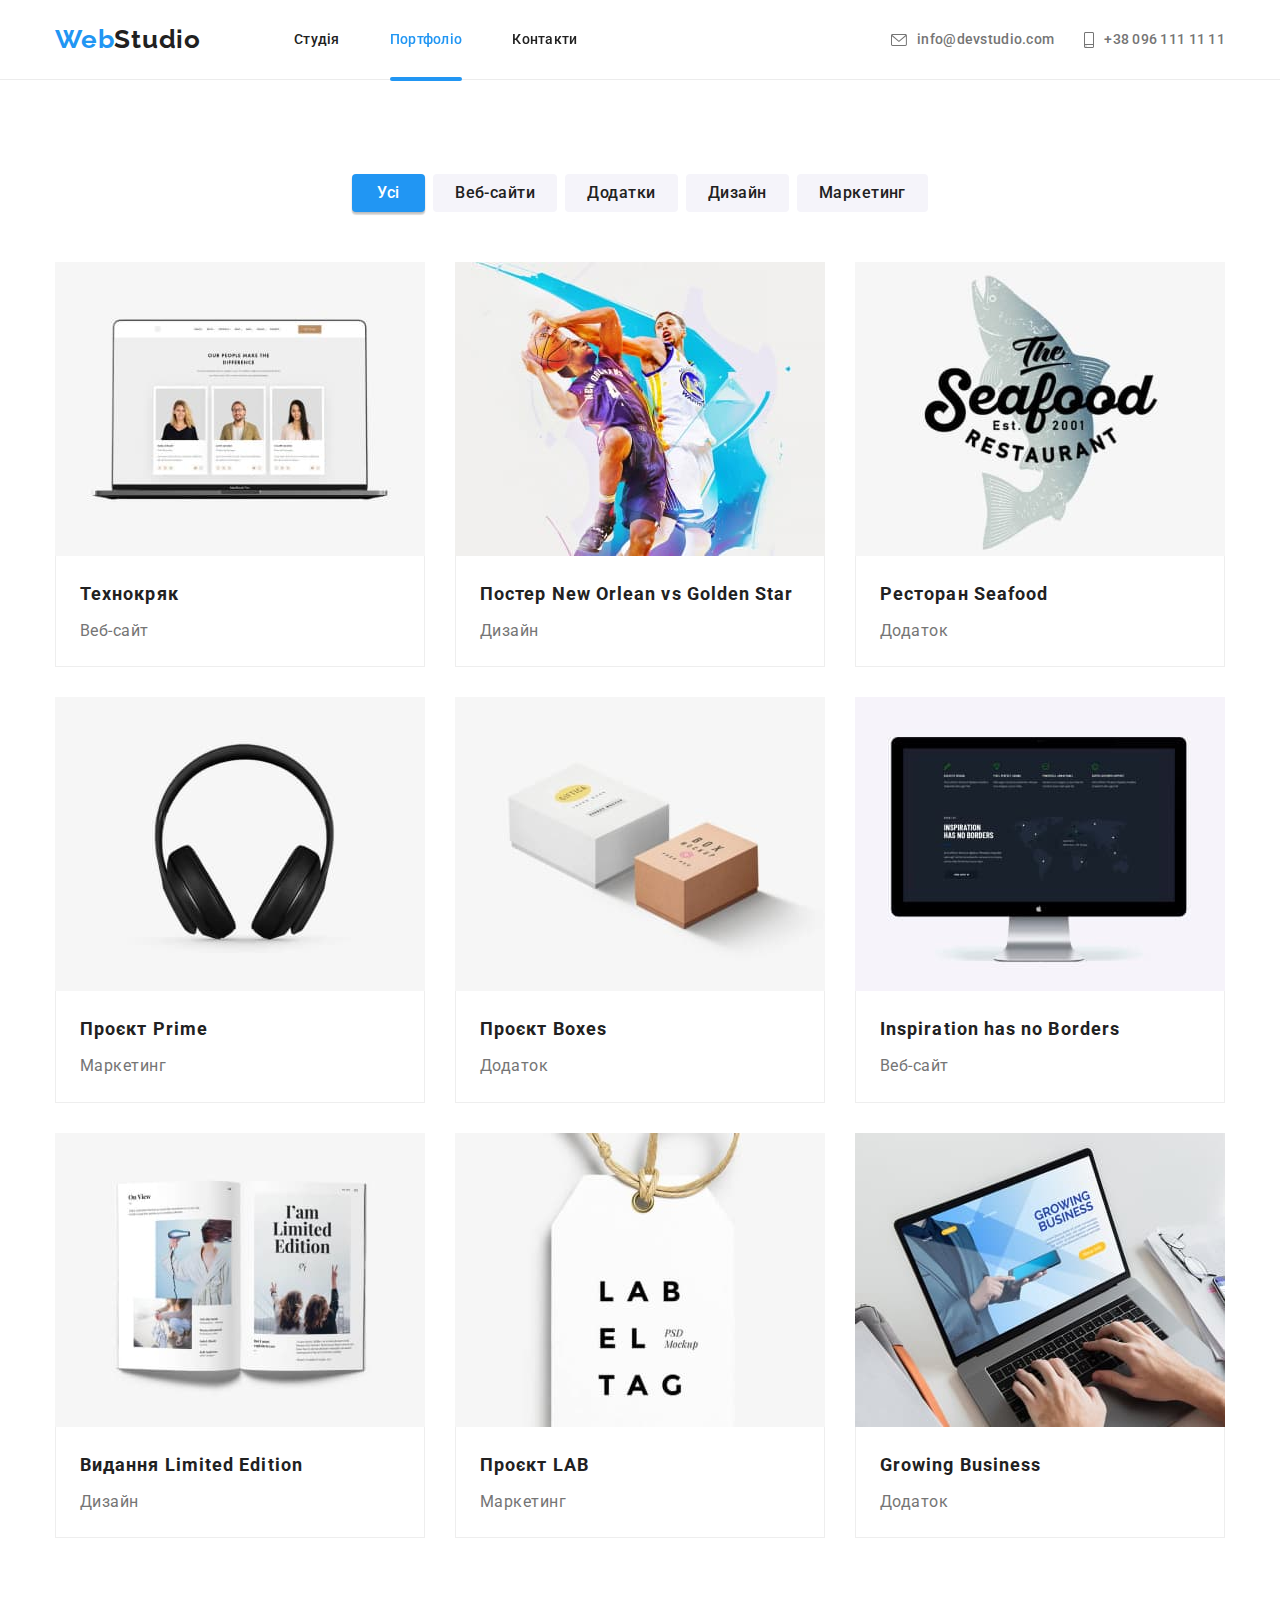
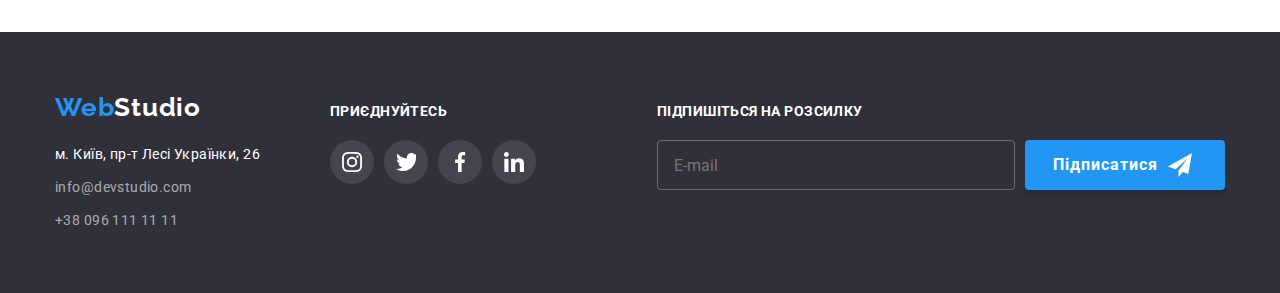
==== commit 0c6282a2: "Change lang" ====
--- a/portfolio.html
+++ b/portfolio.html
@@ -1,370 +1,658 @@
 <!DOCTYPE html>
-<html lang="ru">
+<html lang="uk">
+  <head>
+    <meta charset="UTF-8" />
+    <meta http-equiv="X-UA-Compatible" content="IE=edge" />
+    <meta name="viewport" content="width=device-width, initial-scale=1.0" />
+    <title>Портфоліо</title>
+    <link
+      href="https://fonts.googleapis.com/css2?family=Raleway:wght@700&family=Roboto:wght@400;500;700;900&display=swap"
+      rel="stylesheet"
+    />
+    <link
+      rel="stylesheet"
+      href="https://cdnjs.cloudflare.com/ajax/libs/modern-normalize/1.1.0/modern-normalize.min.css"
+    />
+    <link rel="stylesheet" href="./css/main.min.css" />
+  </head>
 
-<head>
-    <meta charset="UTF-8">
-    <meta http-equiv="X-UA-Compatible" content="IE=edge">
-    <meta name="viewport" content="width=device-width, initial-scale=1.0">
-    <title>Портфолио</title>
-    <link href="https://fonts.googleapis.com/css2?family=Raleway:wght@700&family=Roboto:wght@400;500;700;900&display=swap"
-        rel="stylesheet">
-    <link rel="stylesheet" href="https://cdnjs.cloudflare.com/ajax/libs/modern-normalize/1.1.0/modern-normalize.min.css">
-    <link rel="stylesheet" href="./css/main.min.css">
-</head>
+  <body>
+    <header class="header">
+      <div class="container">
+        <a href="./index.html" class="logo header__logo link">
+          Web<span class="logo__accent">Studio</span>
+        </a>
+        <button type="button" class="menu-open-btn menu-button">
+          <svg class="menu-open-icon" width="40" height="40">
+            <use href="./images/symbol-defs.svg#icon-open-menu"></use>
+          </svg>
+        </button>
+        <nav class="header-nav">
+          <ul class="menu-list list">
+            <li class="menu-list__item">
+              <a href="./index.html" class="menu-list__link link">Студія</a>
+            </li>
+            <li class="menu-list__item">
+              <a href="#" class="menu-list__link link current">Портфоліо</a>
+            </li>
+            <li class="menu-list__item">
+              <a href="#contacts" class="menu-list__link link">Контакти</a>
+            </li>
+          </ul>
+        </nav>
+        <div class="header-connect">
+          <ul class="connect-list list">
+            <li class="connect-list__item">
+              <a
+                href="mailto:info@devstudio.com"
+                class="connect-list__link link"
+              >
+                <svg class="connect-list__icon" width="16" height="12">
+                  <use
+                    href="./images/symbol-defs.svg#icon-envelope-hover"
+                  ></use></svg
+                >info@devstudio.com
+              </a>
+            </li>
+            <li class="connect-list__item">
+              <a href="tel:+380961111111" class="connect-list__link link">
+                <svg class="connect-list__icon" width="10" height="16">
+                  <use
+                    href="./images/symbol-defs.svg#icon-smartphone"
+                  ></use></svg
+                >+38 096 111 11 11</a
+              >
+            </li>
+          </ul>
+        </div>
+      </div>
+      <div class="mob-menu is-hidden">
+        <div class="container">
+          <button type="button" class="menu-close-btn menu-button">
+            <svg class="menu-close-icon" width="40" height="40">
+              <use href="./images/symbol-defs.svg#icon-close-menu"></use>
+            </svg>
+          </button>
+          <ul class="mob-menu-list list">
+            <li class="mob-menu-item">
+              <a href="./index.html" class="mob-menu-link link">Студія</a>
+            </li>
+            <li class="mob-menu-item">
+              <a href="./portfolio.html" class="mob-menu-link link current"
+                >Портфоліо</a
+              >
+            </li>
+            <li class="mob-menu-item">
+              <a href="#contacts" class="mob-menu-link link">Контакти</a>
+            </li>
+          </ul>
+          <ul class="mob-connect-list list">
+            <li class="mob-connect-item">
+              <a
+                href="tel:+380961111111"
+                class="mob-connect-link mob-connect-tel link"
+              >
+                +38 096 111 11 11</a
+              >
+            </li>
+            <li class="mob-connect-item">
+              <a
+                href="mailto:info@devstudio.com"
+                class="mob-connect-link mob-connect-mail link"
+              >
+                info@devstudio.com
+              </a>
+            </li>
+          </ul>
+          <div class="mob-soc">
+            <ul class="mob-soc-list list">
+              <li class="mob-soc-item">
+                <a href="" class="mob-soc-link link">Instagram</a>
+              </li>
+              <li class="mob-soc-item">
+                <a href="" class="mob-soc-link link">Twitter</a>
+              </li>
+              <li class="mob-soc-item">
+                <a href="" class="mob-soc-link link">Facebook</a>
+              </li>
+              <li class="mob-soc-item">
+                <a href="" class="mob-soc-link link">LinkedIn</a>
+              </li>
+            </ul>
+          </div>
+        </div>
+      </div>
+    </header>
+    <main>
+      <section class="works section">
+        <h1 class="visually-hidden">Портфоліо</h1>
+        <div class="container">
+          <ul class="works-filter-list list">
+            <li class="works-filter-item">
+              <button
+                type="button"
+                class="works-button current"
+                data-type="all"
+              >
+                Усі
+              </button>
+            </li>
+            <li class="works-filter-item">
+              <button type="button" class="works-button" data-type="web">
+                Веб-сайти
+              </button>
+            </li>
+            <li class="works-filter-item">
+              <button type="button" class="works-button" data-type="app">
+                Додатки
+              </button>
+            </li>
+            <li class="works-filter-item">
+              <button type="button" class="works-button" data-type="design">
+                Дизайн
+              </button>
+            </li>
+            <li class="works-filter-item">
+              <button type="button" class="works-button" data-type="marketing">
+                Маркетинг
+              </button>
+            </li>
+          </ul>
 
-<body>
-    <header class="header">
-        <div class="container">
-            <a href="/" class="logo header__logo link">
-                Web<span class="logo__accent">Studio</span>
-            </a>
-            <button type="button" class="menu-open-btn menu-button">
-                <svg class="menu-open-icon" width="40" height="40">
-                    <use href="./images/symbol-defs.svg#icon-open-menu"></use>
-                </svg>
-            </button>
-            <nav class="header-nav">
-                <ul class="menu-list list">
-                    <li class="menu-list__item"><a href="./index.html" class="menu-list__link link">Студия</a></li>
-                    <li class="menu-list__item"><a href="#" class="menu-list__link link current">Портфолио</a></li>
-                    <li class="menu-list__item"><a href="#contacts" class="menu-list__link link">Контакты</a></li>
-                </ul>
-            </nav>
-            <div class="header-connect">
-                <ul class="connect-list list">
-                    <li class="connect-list__item">
-                        <a href="mailto:info@devstudio.com" class="connect-list__link link">
-                            <svg class="connect-list__icon" width="16" height="12">
-                                <use href="./images/symbol-defs.svg#icon-envelope-hover"></use>
-                            </svg>info@devstudio.com
-                        </a>
-                    </li>
-                    <li class="connect-list__item">
-                        <a href="tel:+380961111111" class="connect-list__link link">
-                            <svg class="connect-list__icon" width="10" height="16">
-                                <use href="./images/symbol-defs.svg#icon-smartphone"></use>
-                            </svg>+38 096 111 11 11</a>
-                    </li>
-                </ul>
-            </div>
+          <ul class="works-list list">
+            <li class="works-item web">
+              <a href="" class="works-link link">
+                <div class="works-cover">
+                  <picture>
+                    <source
+                      srcset="
+                        ./images/works/work-1-desk.jpg    1x,
+                        ./images/works/work-1-desk-2x.jpg 2x
+                      "
+                      media="(min-width:1200px)"
+                    />
+                    <source
+                      srcset="
+                        ./images/works/work-1-tab.jpg    1x,
+                        ./images/works/work-1-tab-2x.jpg 2x
+                      "
+                      media="(min-width:768px)"
+                    />
+                    <source
+                      srcset="
+                        ./images/works/work-1-mob.jpg    1x,
+                        ./images/works/work-1-mob-2x.jpg 2x
+                      "
+                      media="(min-width:480px)"
+                    />
+                    <img
+                      src="./images/works/work-1-mob.jpg"
+                      alt="Технокряк"
+                      loading="lazy"
+                    />
+                  </picture>
+                  <p class="works-cover-text">
+                    Ресурс пропонує комплексні пропозиції з різним рівнем
+                    функціоналу та сервісів. Все це дозволить відвідувачу
+                    отримати вичерпні відомості про компанію чи приватну особу.
+                  </p>
+                </div>
+                <div class="works-info">
+                  <h2 class="works-title">Технокряк</h2>
+                  <p class="works-text">Веб-сайт</p>
+                </div>
+              </a>
+            </li>
+            <li class="works-item design">
+              <a href="" class="works-link link">
+                <div class="works-cover">
+                  <picture>
+                    <source
+                      srcset="
+                        ./images/works/work-2-desk.jpg    1x,
+                        ./images/works/work-2-desk-2x.jpg 2x
+                      "
+                      media="(min-width:1200px)"
+                    />
+                    <source
+                      srcset="
+                        ./images/works/work-2-tab.jpg    1x,
+                        ./images/works/work-2-tab-2x.jpg 2x
+                      "
+                      media="(min-width:768px)"
+                    />
+                    <source
+                      srcset="
+                        ./images/works/work-2-mob.jpg    1x,
+                        ./images/works/work-2-mob-2x.jpg 2x
+                      "
+                      media="(min-width:480px)"
+                    />
+                    <img
+                      src="./images/works/work-2-mob.jpg"
+                      alt="Постер New Orlean vs Golden Star"
+                      loading="lazy"
+                    />
+                  </picture>
+                  <p class="works-cover-text">
+                    Ресурс пропонує комплексні пропозиції з різним рівнем
+                    функціоналу та сервісів. Все це дозволить відвідувачу
+                    отримати вичерпні відомості про компанію чи приватну особу.
+                  </p>
+                </div>
+                <div class="works-info">
+                  <h2 class="works-title">
+                    Постер <span lang="en">New Orlean vs Golden Star</span>
+                  </h2>
+                  <p class="works-text">Дизайн</p>
+                </div>
+              </a>
+            </li>
+            <li class="works-item app">
+              <a href="" class="works-link link">
+                <div class="works-cover">
+                  <picture>
+                    <source
+                      srcset="
+                        ./images/works/work-3-desk.jpg    1x,
+                        ./images/works/work-3-desk-2x.jpg 2x
+                      "
+                      media="(min-width:1200px)"
+                    />
+                    <source
+                      srcset="
+                        ./images/works/work-3-tab.jpg    1x,
+                        ./images/works/work-3-tab-2x.jpg 2x
+                      "
+                      media="(min-width:768px)"
+                    />
+                    <source
+                      srcset="
+                        ./images/works/work-3-mob.jpg    1x,
+                        ./images/works/work-3-mob-2x.jpg 2x
+                      "
+                      media="(min-width:480px)"
+                    />
+                    <img
+                      src="./images/works/work-3-mob.jpg"
+                      alt="Ресторан Seafood"
+                      loading="lazy"
+                    />
+                  </picture>
+                  <p class="works-cover-text">
+                    Ресурс пропонує комплексні пропозиції з різним рівнем
+                    функціоналу та сервісів. Все це дозволить відвідувачу
+                    отримати вичерпні відомості про компанію чи приватну особу.
+                  </p>
+                </div>
+                <div class="works-info">
+                  <h2 class="works-title">
+                    Ресторан <span lang="en">Seafood</span>
+                  </h2>
+                  <p class="works-text">Додаток</p>
+                </div>
+              </a>
+            </li>
+
+            <li class="works-item marketing">
+              <a href="" class="works-link link">
+                <div class="works-cover">
+                  <picture>
+                    <source
+                      srcset="
+                        ./images/works/work-4-desk.jpg    1x,
+                        ./images/works/work-4-desk-2x.jpg 2x
+                      "
+                      media="(min-width:1200px)"
+                    />
+                    <source
+                      srcset="
+                        ./images/works/work-4-tab.jpg    1x,
+                        ./images/works/work-4-tab-2x.jpg 2x
+                      "
+                      media="(min-width:768px)"
+                    />
+                    <source
+                      srcset="
+                        ./images/works/work-4-mob.jpg    1x,
+                        ./images/works/work-4-mob-2x.jpg 2x
+                      "
+                      media="(min-width:480px)"
+                    />
+                    <img
+                      src="./images/works/work-4-mob.jpg"
+                      alt="Проєкт Prime"
+                      loading="lazy"
+                    />
+                  </picture>
+                  <p class="works-cover-text">
+                    Ресурс пропонує комплексні пропозиції з різним рівнем
+                    функціоналу та сервісів. Все це дозволить відвідувачу
+                    отримати вичерпні відомості про компанію чи приватну особу.
+                  </p>
+                </div>
+                <div class="works-info">
+                  <h2 class="works-title">
+                    Проєкт <span lang="en">Prime</span>
+                  </h2>
+                  <p class="works-text">Маркетинг</p>
+                </div>
+              </a>
+            </li>
+            <li class="works-item app">
+              <a href="" class="works-link link">
+                <div class="works-cover">
+                  <picture>
+                    <source
+                      srcset="
+                        ./images/works/work-5-desk.jpg    1x,
+                        ./images/works/work-5-desk-2x.jpg 2x
+                      "
+                      media="(min-width:1200px)"
+                    />
+                    <source
+                      srcset="
+                        ./images/works/work-5-tab.jpg    1x,
+                        ./images/works/work-5-tab-2x.jpg 2x
+                      "
+                      media="(min-width:768px)"
+                    />
+                    <source
+                      srcset="
+                        ./images/works/work-5-mob.jpg    1x,
+                        ./images/works/work-5-mob-2x.jpg 2x
+                      "
+                      media="(min-width:480px)"
+                    />
+                    <img
+                      src="./images/works/work-5-mob.jpg"
+                      alt="Проєкт Boxes"
+                      loading="lazy"
+                    />
+                  </picture>
+                  <p class="works-cover-text">
+                    Ресурс пропонує комплексні пропозиції з різним рівнем
+                    функціоналу та сервісів. Все це дозволить відвідувачу
+                    отримати вичерпні відомості про компанію чи приватну особу.
+                  </p>
+                </div>
+                <div class="works-info">
+                  <h2 class="works-title">
+                    Проєкт <span lang="en">Boxes</span>
+                  </h2>
+                  <p class="works-text">Додаток</p>
+                </div>
+              </a>
+            </li>
+            <li class="works-item web">
+              <a href="" class="works-link link">
+                <div class="works-cover">
+                  <picture>
+                    <source
+                      srcset="
+                        ./images/works/work-6-desk.jpg    1x,
+                        ./images/works/work-6-desk-2x.jpg 2x
+                      "
+                      media="(min-width:1200px)"
+                    />
+                    <source
+                      srcset="
+                        ./images/works/work-6-tab.jpg    1x,
+                        ./images/works/work-6-tab-2x.jpg 2x
+                      "
+                      media="(min-width:768px)"
+                    />
+                    <source
+                      srcset="
+                        ./images/works/work-6-mob.jpg    1x,
+                        ./images/works/work-6-mob-2x.jpg 2x
+                      "
+                      media="(min-width:480px)"
+                    />
+                    <img
+                      src="./images/works/work-6-mob.jpg"
+                      alt="Inspiration has no Borders"
+                      loading="lazy"
+                    />
+                  </picture>
+                  <p class="works-cover-text">
+                    Ресурс пропонує комплексні пропозиції з різним рівнем
+                    функціоналу та сервісів. Все це дозволить відвідувачу
+                    отримати вичерпні відомості про компанію чи приватну особу.
+                  </p>
+                </div>
+                <div class="works-info">
+                  <h2 class="works-title">
+                    <span lang="en">Inspiration has no Borders</span>
+                  </h2>
+                  <p class="works-text">Веб-сайт</p>
+                </div>
+              </a>
+            </li>
+            <li class="works-item design">
+              <a href="" class="works-link link">
+                <div class="works-cover">
+                  <picture>
+                    <source
+                      srcset="
+                        ./images/works/work-7-desk.jpg    1x,
+                        ./images/works/work-7-desk-2x.jpg 2x
+                      "
+                      media="(min-width:1200px)"
+                    />
+                    <source
+                      srcset="
+                        ./images/works/work-7-tab.jpg    1x,
+                        ./images/works/work-7-tab-2x.jpg 2x
+                      "
+                      media="(min-width:768px)"
+                    />
+                    <source
+                      srcset="
+                        ./images/works/work-7-mob.jpg    1x,
+                        ./images/works/work-7-mob-2x.jpg 2x
+                      "
+                      media="(min-width:480px)"
+                    />
+                    <img
+                      src="./images/works/work-7-mob.jpg"
+                      alt="Видання Limited Edition"
+                      loading="lazy"
+                    />
+                  </picture>
+                  <p class="works-cover-text">
+                    Ресурс пропонує комплексні пропозиції з різним рівнем
+                    функціоналу та сервісів. Все це дозволить відвідувачу
+                    отримати вичерпні відомості про компанію чи приватну особу.
+                  </p>
+                </div>
+                <div class="works-info">
+                  <h2 class="works-title">
+                    Видання <span lang="en">Limited Edition</span>
+                  </h2>
+                  <p class="works-text">Дизайн</p>
+                </div>
+              </a>
+            </li>
+            <li class="works-item marketing">
+              <a href="" class="works-link link">
+                <div class="works-cover">
+                  <picture>
+                    <source
+                      srcset="
+                        ./images/works/work-8-desk.jpg    1x,
+                        ./images/works/work-8-desk-2x.jpg 2x
+                      "
+                      media="(min-width:1200px)"
+                    />
+                    <source
+                      srcset="
+                        ./images/works/work-8-tab.jpg    1x,
+                        ./images/works/work-8-tab-2x.jpg 2x
+                      "
+                      media="(min-width:768px)"
+                    />
+                    <source
+                      srcset="
+                        ./images/works/work-8-mob.jpg    1x,
+                        ./images/works/work-8-mob-2x.jpg 2x
+                      "
+                      media="(min-width:480px)"
+                    />
+                    <img
+                      src="./images/works/work-8-mob.jpg"
+                      alt="Проект LAB"
+                      loading="lazy"
+                    />
+                  </picture>
+                  <p class="works-cover-text">
+                    Ресурс пропонує комплексні пропозиції з різним рівнем
+                    функціоналу та сервісів. Все це дозволить відвідувачу
+                    отримати вичерпні відомості про компанію чи приватну особу.
+                  </p>
+                </div>
+                <div class="works-info">
+                  <h2 class="works-title">Проєкт <span lang="en">LAB</span></h2>
+                  <p class="works-text">Маркетинг</p>
+                </div>
+              </a>
+            </li>
+            <li class="works-item app">
+              <a href="" class="works-link link">
+                <div class="works-cover">
+                  <picture>
+                    <source
+                      srcset="
+                        ./images/works/work-9-desk.jpg    1x,
+                        ./images/works/work-9-desk-2x.jpg 2x
+                      "
+                      media="(min-width:1200px)"
+                    />
+                    <source
+                      srcset="
+                        ./images/works/work-9-tab.jpg    1x,
+                        ./images/works/work-9-tab-2x.jpg 2x
+                      "
+                      media="(min-width:768px)"
+                    />
+                    <source
+                      srcset="
+                        ./images/works/work-9-mob.jpg    1x,
+                        ./images/works/work-9-mob-2x.jpg 2x
+                      "
+                      media="(min-width:480px)"
+                    />
+                    <img
+                      src="./images/works/work-9-mob.jpg"
+                      alt="Growing Business"
+                      loading="lazy"
+                    />
+                  </picture>
+                  <p class="works-cover-text">
+                    Ресурс пропонує комплексні пропозиції з різним рівнем
+                    функціоналу та сервісів. Все це дозволить відвідувачу
+                    отримати вичерпні відомості про компанію чи приватну особу.
+                  </p>
+                </div>
+                <div class="works-info">
+                  <h2 class="works-title">
+                    <span lang="en">Growing Business</span>
+                  </h2>
+                  <p class="works-text">Додаток</p>
+                </div>
+              </a>
+            </li>
+          </ul>
         </div>
-        <div class="mob-menu is-hidden">
-            <div class="container">
-                <button type="button" class="menu-close-btn menu-button">
-                    <svg class="menu-close-icon" width="40" height="40">
-                        <use href="./images/symbol-defs.svg#icon-close-menu"></use>
-                    </svg>
-                </button>
-                <ul class="mob-menu-list list">
-                    <li class="mob-menu-item"><a href="./index.html" class="mob-menu-link link">Студия</a></li>
-                    <li class="mob-menu-item"><a href="./portfolio.html" class="mob-menu-link link current">Портфолио</a></li>
-                    <li class="mob-menu-item"><a href="#contacts" class="mob-menu-link link">Контакты</a></li>
-                </ul>
-                <ul class="mob-connect-list list">
-                    <li class="mob-connect-item">
-                        <a href="tel:+380961111111" class="mob-connect-link mob-connect-tel link">
-                            +38 096 111 11 11</a>
-                    </li>
-                    <li class="mob-connect-item">
-                        <a href="mailto:info@devstudio.com" class="mob-connect-link mob-connect-mail link">
-                            info@devstudio.com
-                        </a>
-                    </li>
-                </ul>
-                <div class="mob-soc">
-                    <ul class="mob-soc-list list">
-                        <li class="mob-soc-item"><a href="" class="mob-soc-link link">Instagram</a></li>
-                        <li class="mob-soc-item"><a href="" class="mob-soc-link link">Twitter</a></li>
-                        <li class="mob-soc-item"><a href="" class="mob-soc-link link">Facebook</a></li>
-                        <li class="mob-soc-item"><a href="" class="mob-soc-link link">LinkedIn</a></li>
-                    </ul>
-                </div>
-            </div>
-        </div>
-    </header>
-    
-    <main>
-        <section class="works section">
-            <h1 class="visually-hidden">Портфолио</h1>
-            <div class="container">
-                <ul class="works-filter-list list">
-                    <li class="works-filter-item"><button type="button" class="works-button current">Все</button></li>
-                    <li class="works-filter-item"><button type="button" class="works-button">Веб-сайты</button></li>
-                    <li class="works-filter-item"><button type="button" class="works-button">Приложения</button></li>
-                    <li class="works-filter-item"><button type="button" class="works-button">Дизайн</button></li>
-                    <li class="works-filter-item"><button type="button" class="works-button">Маркетинг</button></li>
-                </ul>
-               
-                <ul class="works-list list">
-                    <li class="works-item">
-                        <a href="" class="works-link link">
-                            <div class="works-cover">
-                                <picture>
-                                    <source srcset="./images/work-1-desk.jpg 1x, ./images/work-1-desk-2x.jpg 2x" media="(min-width:1200px)">
-                                    <source srcset="./images/work-1-tab.jpg 1x, ./images/work-1-tab-2x.jpg 2x" media="(min-width:768px)">
-                                    <source srcset="./images/work-1-mob.jpg 1x, ./images/work-1-mob-2x.jpg 2x" media="(min-width:480px)">
-                                    <img src="./images/work-1-mob.jpg" alt="Технокряк">
-                                </picture>
-                                <p class="works-cover-text">Ресурс предлагает комплексные предложения с разным уровнем функционала и сервисов. Все это позволит посетителю
-                                    получить
-                                    исчерпывающие сведения о компании или частном лице.
-                                </p>
-                            </div>
-                            <div class="works-info">
-                                <h2 class="works-title">Технокряк</h2>
-                                <p class="works-text">Веб-сайт</p>
-                            </div>
-                        </a>
-                    </li>
-                    <li class="works-item">
-                        <a href="" class="works-link link">
-                            <div class="works-cover">
-                                <picture>
-                                    <source srcset="./images/work-2-desk.jpg 1x, ./images/work-2-desk-2x.jpg 2x" media="(min-width:1200px)">
-                                    <source srcset="./images/work-2-tab.jpg 1x, ./images/work-2-tab-2x.jpg 2x" media="(min-width:768px)">
-                                    <source srcset="./images/work-2-mob.jpg 1x, ./images/work-2-mob-2x.jpg 2x" media="(min-width:480px)">
-                                    <img src="./images/work-2-mob.jpg" alt="Постер New Orlean vs Golden Star">
-                                </picture>
-                                <p class="works-cover-text">Ресурс предлагает комплексные предложения с разным уровнем функционала и
-                                    сервисов. Все это позволит посетителю
-                                    получить
-                                    исчерпывающие сведения о компании или частном лице.
-                                </p>
-                            </div>
-                            <div class="works-info">
-                                <h2 class="works-title">Постер <span lang="en">New Orlean vs Golden Star</span></h2>
-                                <p class="works-text">Дизайн</p>
-                            </div>
-                        </a>
-                    </li>
-                    <li class="works-item">
-                        <a href="" class="works-link link">
-                            <div class="works-cover">
-                                <picture>
-                                    <source srcset="./images/work-3-desk.jpg 1x, ./images/work-3-desk-2x.jpg 2x" media="(min-width:1200px)">
-                                    <source srcset="./images/work-3-tab.jpg 1x, ./images/work-3-tab-2x.jpg 2x" media="(min-width:768px)">
-                                    <source srcset="./images/work-3-mob.jpg 1x, ./images/work-3-mob-2x.jpg 2x" media="(min-width:480px)">
-                                    <img src="./images/work-3-mob.jpg" alt="Ресторан Seafood">
-                                </picture>
-                                <p class="works-cover-text">Ресурс предлагает комплексные предложения с разным уровнем функционала и
-                                    сервисов. Все это позволит посетителю
-                                    получить
-                                    исчерпывающие сведения о компании или частном лице.
-                                </p>
-                            </div>
-                            <div class="works-info">
-                                <h2 class="works-title">Ресторан <span lang="en">Seafood</span></h2>
-                                <p class="works-text">Приложение</p>
-                            </div>
-                        </a>
-                    </li>
-                
-                    <li class="works-item">
-                        <a href="" class="works-link link">
-                            <div class="works-cover">
-                                <picture>
-                                    <source srcset="./images/work-4-desk.jpg 1x, ./images/work-4-desk-2x.jpg 2x" media="(min-width:1200px)">
-                                    <source srcset="./images/work-4-tab.jpg 1x, ./images/work-4-tab-2x.jpg 2x" media="(min-width:768px)">
-                                    <source srcset="./images/work-4-mob.jpg 1x, ./images/work-4-mob-2x.jpg 2x" media="(min-width:480px)">
-                                    <img src="./images/work-4-mob.jpg" alt="Проект Prime">
-                                </picture>
-                                <p class="works-cover-text">Ресурс предлагает комплексные предложения с разным уровнем функционала и сервисов. Все это
-                                    позволит посетителю
-                                    получить
-                                    исчерпывающие сведения о компании или частном лице.
-                                </p>
-                            </div>
-                            <div class="works-info">
-                                <h2 class="works-title">Проект <span lang="en">Prime</span></h2>
-                                <p class="works-text">Маркетинг</p>
-                            </div>
-                        </a>
-                    </li>
-                    <li class="works-item">
-                        <a href="" class="works-link link">
-                            <div class="works-cover">
-                                <picture>
-                                    <source srcset="./images/work-5-desk.jpg 1x,
-                                        ./images/work-5-desk-2x.jpg 2x" media="(min-width:1200px)">
-                                    <source srcset="./images/work-5-tab.jpg 1x,
-                                        ./images/work-5-tab-2x.jpg 2x" media="(min-width:768px)">
-                                    <source srcset="./images/work-5-mob.jpg 1x, 
-                                        ./images/work-5-mob-2x.jpg 2x" media="(min-width:480px)">
-                                    <img src="./images/work-5-mob.jpg" alt="Проект Boxes">
-                                </picture>
-                                <p class="works-cover-text">Ресурс предлагает комплексные предложения с разным уровнем функционала и сервисов. Все это
-                                    позволит посетителю
-                                    получить
-                                    исчерпывающие сведения о компании или частном лице.
-                                </p>
-                            </div>
-                            <div class="works-info">
-                                <h2 class="works-title">Проект <span lang="en">Boxes</span></h2>
-                                <p class="works-text">Приложение</p>
-                            </div>
-                        </a>
-                    </li>
-                    <li class="works-item">
-                        <a href="" class="works-link link">
-                            <div class="works-cover">
-                                <picture>
-                                    <source srcset="./images/work-6-desk.jpg 1x,
-                                        ./images/work-6-desk-2x.jpg 2x" media="(min-width:1200px)">
-                                    <source srcset="./images/work-6-tab.jpg 1x,
-                                        ./images/work-6-tab-2x.jpg 2x" media="(min-width:768px)">
-                                    <source srcset="./images/work-6-mob.jpg 1x, 
-                                        ./images/work-6-mob-2x.jpg 2x" media="(min-width:480px)">
-                                    <img src="./images/work-6-mob.jpg" alt="Inspiration has no Borders">
-                                </picture>
-                                <p class="works-cover-text">Ресурс предлагает комплексные предложения с разным уровнем функционала и сервисов. Все это
-                                    позволит посетителю
-                                    получить
-                                    исчерпывающие сведения о компании или частном лице.
-                                </p>
-                            </div>
-                            <div class="works-info">
-                                <h2 class="works-title"><span lang="en">Inspiration has no Borders</span></h2>
-                                <p class="works-text">Веб-сайт</p>
-                            </div>
-                        </a>
-                    </li>
-                    <li class="works-item">
-                        <a href="" class="works-link link">
-                            <div class="works-cover">
-                                <picture>
-                                    <source srcset="./images/work-7-desk.jpg 1x,
-                                        ./images/work-7-desk-2x.jpg 2x" media="(min-width:1200px)">
-                                    <source srcset="./images/work-7-tab.jpg 1x,
-                                        ./images/work-7-tab-2x.jpg 2x" media="(min-width:768px)">
-                                    <source srcset="./images/work-7-mob.jpg 1x, 
-                                        ./images/work-7-mob-2x.jpg 2x" media="(min-width:480px)">
-                                    <img src="./images/work-7-mob.jpg" alt="Издание Limited Edition">
-                                </picture>
-                                <p class="works-cover-text">Ресурс предлагает комплексные предложения с разным уровнем функционала и сервисов. Все это
-                                    позволит посетителю
-                                    получить
-                                    исчерпывающие сведения о компании или частном лице.
-                                </p>
-                            </div>
-                            <div class="works-info">
-                                <h2 class="works-title">Издание <span lang="en">Limited Edition</span></h2>
-                                <p class="works-text">Дизайн</p>
-                            </div>
-                        </a>
-                    </li>
-                    <li class="works-item">
-                        <a href="" class="works-link link">
-                           <div class="works-cover">
-                                <picture>
-                                    <source srcset="./images/work-8-desk.jpg 1x,
-                                        ./images/work-8-desk-2x.jpg 2x" media="(min-width:1200px)">
-                                    <source srcset="./images/work-8-tab.jpg 1x,
-                                        ./images/work-8-tab-2x.jpg 2x" media="(min-width:768px)">
-                                    <source srcset="./images/work-8-mob.jpg 1x, 
-                                        ./images/work-8-mob-2x.jpg 2x" media="(min-width:480px)">
-                                    <img src="./images/work-8-mob.jpg" alt="Проект LAB">
-                                </picture>
-                                <p class="works-cover-text">Ресурс предлагает комплексные предложения с разным уровнем функционала и сервисов. Все это
-                                    позволит посетителю
-                                    получить
-                                    исчерпывающие сведения о компании или частном лице.
-                                </p>
-                           </div>
-                            <div class="works-info">
-                                <h2 class="works-title">Проект <span lang="en">LAB</span></h2>
-                                <p class="works-text">Маркетинг</p>
-                            </div>
-                        </a>
-                    </li>
-                    <li class="works-item">
-                        <a href="" class="works-link link">
-                            <div class="works-cover">
-                                <picture>
-                                    <source srcset="./images/work-9-desk.jpg 1x,
-                                        ./images/work-9-desk-2x.jpg 2x" media="(min-width:1200px)">
-                                    <source srcset="./images/work-9-tab.jpg 1x,
-                                        ./images/work-9-tab-2x.jpg 2x" media="(min-width:768px)">
-                                    <source srcset="./images/work-9-mob.jpg 1x, 
-                                        ./images/work-9-mob-2x.jpg 2x" media="(min-width:480px)">
-                                    <img src="./images/work-9-mob.jpg" alt="Growing Business">
-                                </picture>
-                                <p class="works-cover-text">Ресурс предлагает комплексные предложения с разным уровнем функционала и сервисов. Все это
-                                    позволит посетителю
-                                    получить
-                                    исчерпывающие сведения о компании или частном лице.
-                                </p>
-                            </div>
-                            <div class="works-info">
-                                <h2 class="works-title"><span lang="en">Growing Business</span></h2>
-                                <p class="works-text">Приложение</p>
-                            </div>
-                        </a>
-                    </li>
-                </ul>
-            </div>
-
-        </section>
-    
+      </section>
     </main>
 
     <footer class="footer" id="contacts">
-        <div class="container">
-            <div class="footer-connect">
-                <a href="/" class="footer-logo logo link">
-                    Web<span class="accent">Studio</span>
-                </a>
-                <address class="footer-address">
-                    <ul class="footer-connect-list list">
-                        <li class="footer-connect-item"><a href="" class="footer-connect-link state-link link">г. Киев, пр-т Леси
-                                Украинки, 26</a></li>
-                        <li class="footer-connect-item"><a href="" class="footer-connect-link link">info@devstudio.com</a></li>
-                        <li class="footer-connect-item"><a href="tel:+380961111111" class="footer-connect-link link">+38 096 111 11
-                                11</a></li>
-                    </ul>
-                </address>
-            </div>
-    
-            <div class="footer-soc">
-                <p class="footer-action-text">присоединяйтесь</p>
-                <ul class="footer-soc-list list">
-                    <li class="footer-soc-item"><a href="" class="footer-soc-link">
-                            <svg class="footer-soc-icon" width="20" height="20">
-                                <use href="./images/symbol-defs.svg#icon-instagram-2"></use>
-                            </svg>
-                        </a></li>
-                    <li class="footer-soc-item"><a href="" class="footer-soc-link">
-                            <svg class="footer-soc-icon" width="20" height="20">
-                                <use href="./images/symbol-defs.svg#icon-twitter"></use>
-                            </svg>
-                        </a></li>
-                    <li class="footer-soc-item"><a href="" class="footer-soc-link">
-                            <svg class="footer-soc-icon" width="20" height="20">
-                                <use href="./images/symbol-defs.svg#icon-facebook-1"></use>
-                            </svg>
-                        </a></li>
-                    <li class="footer-soc-item"><a href="" class="footer-soc-link">
-                            <svg class="footer-soc-icon" width="20" height="20">
-                                <use href="./images/symbol-defs.svg#icon-linkedin-1 "></use>
-                            </svg>
-                        </a></li>
-                </ul>
-            </div>
-    
-            <form class="footer-form">
-                <div class="footer-form-field">
-                    <label for="user-email" class="footer-label footer-action-text">Подпишитесь на рассылку</label>
-                    <input type="email" id="user-email" name="email" class="footer-input" placeholder="E-mail" required>
-                </div>
-                <button type="submit" class="footer-button main-button">Подписаться
-                    <svg class="footer-send-icon" width="24" height="24">
-                        <use href="./images/symbol-defs.svg#icon-send"></use>
-                    </svg>
-                </button>
-            </form>
+      <div class="container">
+        <div class="footer-connect">
+          <a href="./index.html" class="footer-logo logo link">
+            Web<span class="accent">Studio</span>
+          </a>
+          <address class="footer-address">
+            <ul class="footer-connect-list list">
+              <li class="footer-connect-item">
+                <a href="" class="footer-connect-link state-link link"
+                  >м. Київ, пр-т Лесі Українки, 26</a
+                >
+              </li>
+              <li class="footer-connect-item">
+                <a href="" class="footer-connect-link link"
+                  >info@devstudio.com</a
+                >
+              </li>
+              <li class="footer-connect-item">
+                <a href="tel:+380961111111" class="footer-connect-link link"
+                  >+38 096 111 11 11</a
+                >
+              </li>
+            </ul>
+          </address>
         </div>
+
+        <div class="footer-soc">
+          <p class="footer-action-text">приєднуйтесь</p>
+          <ul class="footer-soc-list list">
+            <li class="footer-soc-item">
+              <a href="" class="footer-soc-link">
+                <svg class="footer-soc-icon" width="20" height="20">
+                  <use href="./images/symbol-defs.svg#icon-instagram-2"></use>
+                </svg>
+              </a>
+            </li>
+            <li class="footer-soc-item">
+              <a href="" class="footer-soc-link">
+                <svg class="footer-soc-icon" width="20" height="20">
+                  <use href="./images/symbol-defs.svg#icon-twitter"></use>
+                </svg>
+              </a>
+            </li>
+            <li class="footer-soc-item">
+              <a href="" class="footer-soc-link">
+                <svg class="footer-soc-icon" width="20" height="20">
+                  <use href="./images/symbol-defs.svg#icon-facebook-1"></use>
+                </svg>
+              </a>
+            </li>
+            <li class="footer-soc-item">
+              <a href="" class="footer-soc-link">
+                <svg class="footer-soc-icon" width="20" height="20">
+                  <use href="./images/symbol-defs.svg#icon-linkedin-1 "></use>
+                </svg>
+              </a>
+            </li>
+          </ul>
+        </div>
+
+        <form class="footer-form">
+          <div class="footer-form-field">
+            <label for="user-email" class="footer-label footer-action-text"
+              >Підпишіться на розсилку</label
+            >
+            <input
+              type="email"
+              id="user-email"
+              name="email"
+              class="footer-input"
+              placeholder="E-mail"
+              required
+            />
+          </div>
+          <button type="submit" class="footer-button main-button">
+            Підписатися
+            <svg class="footer-send-icon" width="24" height="24">
+              <use href="./images/symbol-defs.svg#icon-send"></use>
+            </svg>
+          </button>
+        </form>
+      </div>
     </footer>
 
     <script src="./js/mobile-menu.js"></script>
-
-</body>
-</html>+    <script src="./js/portfolio-filter.js"></script>
+  </body>
+</html>
--- a/css/main.min.css
+++ b/css/main.min.css
@@ -1 +1 @@
-:root{--header-main-color: #212121;--header-secondary-color: #757575;--main-text-color: #757575;--title-text-color: #212121;--accent-color: #2196F3;--main-background-color: #ffffff;--secondary-background-color: #F5F4FA;--second-button-color: #212121;--main-button-color: #ffffff;--icon-main-color: #AFB1B8;--footer-background-color: #2F303A;--main-footer-color: #ffffff;--secondary-footer-color: rgba(255, 255, 255, 0.6);--modal-title-color: #212121;--timing-function: cubic-bezier(0.4, 0, 0.2, 1)}p,h1,h2,h3,h4,h5,h6{margin:0}ul{padding-left:0;margin:0}img{display:block;max-width:100%;height:auto}main{padding-top:60px}@media screen and (min-width: 768px){main{padding-top:80px}}html{box-sizing:border-box}*,*::before,*::after{box-sizing:inherit}body{color:var(--main-text-color);background-color:var(--main-background-color);font-family:Roboto,sans-serif}.link{text-decoration:none;-webkit-tap-highlight-color:rgba(0,0,0,0)}.list{list-style:none}.section{padding-top:60px;padding-bottom:60px}@media screen and (min-width: 1200px){.section{padding-top:94px;padding-bottom:94px}}.visually-hidden{position:absolute;white-space:nowrap;width:1px;height:1px;overflow:hidden;border:0;padding:0;clip:rect(0 0 0 0);clip-path:inset(50%);margin:-1px}.container{width:100%;padding-left:15px;padding-right:15px;margin:0 auto}@media screen and (min-width: 480px){.container{max-width:480px}}@media screen and (min-width: 768px){.container{max-width:768px}}@media screen and (min-width: 1200px){.container{max-width:1200px}}.logo{color:var(--accent-color);font-family:Raleway,sans-serif;font-weight:700;font-size:24px;line-height:1.17;letter-spacing:.03em}@media screen and (min-width: 1200px){.logo{font-size:26px;line-height:1.2}}.top-title{margin-bottom:30px;color:var(--title-text-color);font-size:28px;line-height:1.18;letter-spacing:.03em;text-align:center}@media screen and (min-width: 1200px){.top-title{margin-bottom:50px;font-size:36px;line-height:1.17;letter-spacing:.03em}}.main-button{padding:10px 28px;border:none;border-radius:4px;min-width:200px;height:50px;color:var(--main-button-color);background-color:var(--accent-color);font-family:inherit;font-weight:700;font-size:16px;line-height:1.88;letter-spacing:.06em;text-align:center;cursor:pointer;box-shadow:0px 4px 4px rgba(0,0,0,.15);transition:background-color 250ms var(--timing-function)}.main-button:hover,.main-button:focus{background-color:#188ce8}.backdrop{z-index:200;position:fixed;top:0;left:0;width:100%;height:100%;opacity:1;visibility:visible;transition:opacity 250ms var(--timing-function),visibility 250ms var(--timing-function);background-color:rgba(0,0,0,.2)}.backdrop.is-hidden{opacity:0;pointer-events:none;visibility:hidden}.modal{position:fixed;top:50%;left:50%;transform:translate(-50%, -50%) scale(1);opacity:1;width:100%;padding:40px;background-color:#fff;box-shadow:0px 1px 3px rgba(0,0,0,.12),0px 1px 1px rgba(0,0,0,.14),0px 2px 1px rgba(0,0,0,.2);border-radius:4px;transition:transform 250ms var(--timing-function),opacity 250ms var(--timing-function)}.backdrop.is-hidden .modal{transform:translate(-50%, -50%) scale(0.8);opacity:.7}@media screen and (min-width: 480px){.modal{width:450px;min-height:609px}}@media screen and (min-width: 1200px){.modal{width:528px;min-height:581px}}.modal-close-button{position:absolute;top:8px;right:8px;display:block;padding:6px;width:30px;height:30px;border:1px solid rgba(0,0,0,.1);background-color:rgba(0,0,0,0);border-radius:50%;cursor:pointer;fill:#000;transition:fill 250ms var(--timing-function);-webkit-tap-highlight-color:rgba(0,0,0,0)}.modal-close-button:hover,.modal-close-button:focus{fill:var(--accent-color)}.modal-title{margin-bottom:12px;text-align:center;font-weight:700;font-size:20px;line-height:1.5;letter-spacing:.03em;color:var(--modal-title-color)}@media screen and (min-width: 1200px){.modal-title{line-height:1.15}}.modal-field{margin-bottom:10px}.modal-input-wrap{position:relative}.modal-input{width:100%;height:40px;padding-left:42px;border:1px solid rgba(33,33,33,.2);border-radius:4px;transition:border 250ms var(--timing-function)}.modal-input:focus{border:1px solid var(--accent-color)}.input-icon{position:absolute;left:15px;top:50%;transform:translateY(-50%);fill:var(--modal-title-color);transition:fill 250ms var(--timing-function)}.modal-input:focus+.input-icon{fill:var(--accent-color)}.modal-label{display:block;margin-bottom:4px;font-size:12px;line-height:1.17;letter-spacing:.01em}.user-text{display:block;width:100%;height:120px;resize:none;padding:12px 16px;margin-bottom:20px;border:1px solid rgba(33,33,33,.2);border-radius:4px;transition:border 250ms var(--timing-function)}.user-text:focus{border:1px solid var(--accent-color)}.user-text::placeholder{color:rgba(117,117,117,.5)}.label-check{display:flex;flex-wrap:wrap;justify-content:center;align-items:center;font-size:12px;line-height:2;letter-spacing:.03em;margin-bottom:30px;cursor:pointer}@media screen and (min-width: 1200px){.label-check{line-height:1.71}}.label-check::before{content:"";width:16px;height:15px;border:2px solid var(--modal-title-color);border-radius:2px;margin-right:8px}@media screen and (min-width: 1200px){.label-check::before{margin-right:7px}}.input-check:focus+.label-check::before,.input-check:checked+.label-check::before{background-color:var(--accent-color);border:none;background-image:url(../images/modal-check.svg);background-repeat:no-repeat;background-position:center}.check-accent{position:relative;color:var(--accent-color);font-size:12px;line-height:2;letter-spacing:.03em}@media screen and (min-width: 1200px){.check-accent{line-height:1.71}}.check-accent::after{position:absolute;content:"";left:0;top:18px;width:100%;height:1px;background-color:var(--accent-color)}.modal-button{display:block;margin-left:auto;margin-right:auto}.header{position:fixed;width:100%;top:0;left:0;height:60px;z-index:100;border-bottom:1px solid #ececec;background-color:#fff}@media screen and (min-width: 768px){.header{height:80px}}.header .container{position:relative;display:flex;align-items:center;height:inherit}.header__logo{margin-right:93px}.header .logo__accent{color:var(--header-main-color)}.menu-button{display:block;position:absolute;top:10px;right:15px;margin:0;padding:0;border:none;background-color:rgba(0,0,0,0);cursor:pointer;fill:var(--header-main-color);transition:fill 250ms var(--timing-function);-webkit-tap-highlight-color:rgba(0,0,0,0)}.menu-button:hover,.menu-button:focus{fill:var(--accent-color)}@media screen and (min-width: 768px){.menu-button{display:none}}.header-nav{display:none}@media screen and (min-width: 768px){.header-nav{display:block}}.menu-list{display:flex}.menu-list__item:not(:last-child){margin-right:50px}.menu-list__link{position:relative;display:block;box-sizing:border-box;padding-top:32px;padding-bottom:32px;color:var(--header-main-color);font-weight:500;font-size:14px;line-height:1.14;letter-spacing:.02em;transition:color 250ms var(--timing-function)}.menu-list__link:hover,.menu-list__link:focus{color:var(--accent-color)}.menu-list__link.current{color:var(--accent-color)}.menu-list__link.current::after{display:block}.menu-list__link::after{position:absolute;bottom:-1px;content:"";display:none;height:4px;width:100%;background:var(--accent-color);border-radius:2px}.header-connect{display:none;margin-left:auto}@media screen and (min-width: 768px){.header-connect{display:block}}.connect-list{display:block}@media screen and (min-width: 1200px){.connect-list{display:flex}}.connect-list__item:not(:last-child){margin-bottom:10px}@media screen and (min-width: 1200px){.connect-list__item:not(:last-child){margin-right:30px;margin-bottom:0}}.connect-list__link{display:flex;align-items:center;font-weight:500;font-size:12px;line-height:1.17;letter-spacing:.02em;color:var(--header-secondary-color);transition:color 250ms var(--timing-function)}@media screen and (min-width: 1200px){.connect-list__link{font-size:14px;line-height:1.14;letter-spacing:.02em}}.connect-list__link:hover,.connect-list__link:focus{color:var(--accent-color)}.connect-list__icon{margin-right:10px;fill:currentColor}.mob-menu{display:block;position:fixed;z-index:50;top:0;left:0;width:100vw;height:100vh;background-color:#fff;opacity:1;visibility:visible;transition:opacity 250ms var(--timing-function),visibility 250ms var(--timing-function)}@media screen and (min-width: 768px){.mob-menu{display:none}}.mob-menu.is-hidden{opacity:0;visibility:hidden;pointer-events:none}.mob-menu .container{position:relative;display:flex;flex-direction:column;align-items:flex-start;height:100%;padding:48px 15px 48px 40px}.mob-menu-list{flex-grow:1}.mob-menu-item:not(:last-child),.mob-connect-item:not(:last-child){margin-bottom:32px}.mob-menu-link{font-weight:500;font-size:40px;line-height:1.18;letter-spacing:.02em;color:var(--header-main-color);transition:color 250ms var(--timing-function)}.mob-menu-link:hover,.mob-menu-link:focus{color:var(--accent-color)}.mob-menu-link.current{color:var(--accent-color)}.mob-connect-list{margin-bottom:64px}.mob-connect-link{color:var(--header-secondary-color);transition:color 250ms var(--timing-function)}.mob-connect-link:hover,.mob-connect-link:focus{color:var(--accent-color)}.mob-connect-tel{font-weight:500;font-size:34px;line-height:1.25;letter-spacing:.02em;color:var(--accent-color)}.mob-connect-mail{font-weight:500;font-size:24px;line-height:1.17;letter-spacing:.02em}.mob-soc-list{display:flex;flex-wrap:wrap;margin-left:-10px}.mob-soc-item{padding:0 10px;margin-bottom:10px}.mob-soc-item:not(:last-child){border-right:1px solid rgba(33,33,33,.2)}.mob-soc-link{display:block;font-weight:500;font-size:18px;line-height:1.22;letter-spacing:.02em;color:var(--accent-color)}.no-scroll{overflow:hidden}.hero{background-color:#c4c4c4;background-image:linear-gradient(rgba(47, 48, 58, 0.4), rgba(47, 48, 58, 0.4)),url("../images/hero-bg-mob.jpg");background-repeat:no-repeat;background-position:center;background-size:cover;max-width:1600px;margin:0 auto;text-align:center}@media(min-device-pixel-ratio: 2),(min-resolution: 192dpi),(min-resolution: 2dppx){.hero{background-image:linear-gradient(rgba(47, 48, 58, 0.4), rgba(47, 48, 58, 0.4)),url("../images/hero-bg-mob-2x.jpg")}}@media screen and (min-width: 480px){.hero{padding-top:118px;padding-bottom:118px}}@media screen and (min-width: 768px){.hero{background-image:linear-gradient(rgba(47, 48, 58, 0.4), rgba(47, 48, 58, 0.4)),url("../images/hero-bg-tab.jpg")}}@media screen and (min-width: 768px)and (min-device-pixel-ratio: 2),screen and (min-width: 768px)and (min-resolution: 192dpi),screen and (min-width: 768px)and (min-resolution: 2dppx){.hero{background-image:linear-gradient(rgba(47, 48, 58, 0.4), rgba(47, 48, 58, 0.4)),url("../images/hero-bg-tab-2x.jpg")}}@media screen and (min-width: 1200px){.hero{padding-top:200px;padding-bottom:200px;background-image:linear-gradient(rgba(47, 48, 58, 0.4), rgba(47, 48, 58, 0.4)),url("../images/hero-bg-desk.jpg")}}@media screen and (min-width: 1200px)and (min-device-pixel-ratio: 2),screen and (min-width: 1200px)and (min-resolution: 192),screen and (min-width: 1200px)and (min-resolution: 2){.hero{background-image:linear-gradient(rgba(47, 48, 58, 0.4), rgba(47, 48, 58, 0.4)),url("../images/hero-bg-desk-2x.jpg")}}.hero .container{display:block}.hero-title{margin-bottom:30px;margin-left:auto;margin-right:auto;color:#fff;text-transform:uppercase}@media screen and (min-width: 480px){.hero-title{font-weight:900;font-size:26px;line-height:1.62;letter-spacing:.06em;width:360px}}@media screen and (min-width: 1200px){.hero-title{font-size:44px;line-height:1.36;width:696px}}@media screen and (min-width: 1200px){.features{padding-bottom:0px}}@media screen and (min-width: 768px){.features-list{display:flex;flex-wrap:wrap;margin-left:-30px}}.features-item{width:100%;margin-bottom:30px}@media screen and (max-width: 767px){.features-item:last-child{margin-bottom:0px}}@media screen and (min-width: 768px){.features-item{flex-basis:calc(50% - 30px);margin-left:30px}.features-item:nth-last-child(-n+2){margin-bottom:0}}@media screen and (min-width: 1200px){.features-item{flex-basis:calc(25% - 30px)}}.features-box{display:flex;align-items:center;justify-content:center;border-radius:4px;margin-bottom:30px;background-color:var(--secondary-background-color);width:100%;height:120px}.features-icon{display:block;width:70px;height:70px}.features-title{margin-bottom:10px;color:var(--title-text-color);font-size:14px;line-height:1.14;letter-spacing:.03em;text-transform:uppercase}@media screen and (max-width: 767px){.features-title{text-align:center}}.features-text{font-size:14px;line-height:1.71;letter-spacing:.03em}.about{display:none}@media screen and (min-width: 1200px){.about{display:block}}.about-list{display:flex;margin-left:-30px}.about-item{position:relative;flex-basis:calc(33.3333333333% - 30px);margin-left:30px}.about-title{position:absolute;left:0;bottom:0;width:100%;height:70px;padding:27px 0;color:#fff;background-color:rgba(47,48,58,.8);font-size:14px;line-height:1.14;letter-spacing:.03em;text-align:center;text-transform:uppercase;pointer-events:none}.team{background-color:var(--secondary-background-color)}.team-list{margin-bottom:-30px}@media screen and (min-width: 768px){.team-list{display:flex;flex-wrap:wrap;margin-left:-30px}}.team-list__item{margin-bottom:30px;text-align:center;box-shadow:0px 1px 3px rgba(0,0,0,.12),0px 1px 1px rgba(0,0,0,.14),0px 2px 1px rgba(0,0,0,.2)}@media screen and (min-width: 768px){.team-list__item{width:calc(50% - 30px);margin-left:30px}}@media screen and (min-width: 768px)and (max-width: 1999px){.team-list__item:nth-child(-n+2){margin-bottom:30px}}@media screen and (min-width: 1200px){.team-list__item{width:calc(25% - 30px)}}.team-list__item,.team-info{border-radius:0px 0px 4px 4px}.team-info{width:100%;padding:30px 0 24px;background-color:#fff}@media screen and (min-width: 1200px){.team-info{padding:30px 0}}.team-info__title{margin-bottom:10px;color:var(--title-text-color);font-weight:500;font-size:16px;line-height:1.19;letter-spacing:.03em}.team-info__text{font-size:16px;line-height:1.19;letter-spacing:.03em;margin-bottom:16px}.team-soc-list{display:flex;justify-content:center}.team-soc-list__item+.team-soc-list__item{margin-left:10px}.team-soc-list__link{display:flex;justify-content:center;align-items:center;padding:0;background-color:#fff;width:44px;height:44px;border-radius:50%;fill:var(--icon-main-color);transition:fill 250ms var(--timing-function),background-color 250ms var(--timing-function)}.team-soc-list__link:hover,.team-soc-list__link:focus{background-color:var(--accent-color);fill:#fff}.clients-list{display:flex;flex-wrap:wrap;margin-left:-30px}.clients-item{flex-basis:calc(50% - 30px);margin-left:30px;margin-bottom:30px}@media screen and (max-width: 767px){.clients-item:nth-last-child(-n+2){margin-bottom:0}}@media screen and (min-width: 768px){.clients-item{flex-basis:calc(33.3333333333% - 30px)}.clients-item:nth-last-child(-n+3){margin-bottom:0}}@media screen and (min-width: 1200px){.clients-item{flex-basis:calc(16.6666666667% - 30px);margin-bottom:0}}.clients-link{display:flex;justify-content:center;align-items:center;width:100%;height:92px;border-radius:4px;border:1px solid var(--icon-main-color);fill:var(--icon-main-color);cursor:pointer;transition:border 250ms var(--timing-function),fill 250ms var(--timing-function)}.clients-link:hover,.clients-link:focus{border:1px solid var(--accent-color);fill:var(--accent-color)}.clients-icon{width:106px;height:60px}.works-filter-list{display:flex;flex-wrap:wrap;margin-bottom:40px}@media screen and (min-width: 768px){.works-filter-list{margin-bottom:30px;justify-content:center}}@media screen and (min-width: 1200px){.works-filter-list{margin-bottom:50px}}.works-filter-item:not(:last-child){margin-right:8px}@media screen and (max-width: 767px){.works-filter-item:not(:nth-last-child(-n+2)){margin-bottom:15px}}@media screen and (min-width: 768px){.works-filter-item{margin-bottom:0}}.works-button{display:inline-block;padding:6px 22px;border:none;border-radius:4px;min-width:73px;height:38px;color:var(--second-button-color);background-color:var(--secondary-background-color);font-family:inherit;font-weight:500;font-size:16px;line-height:1.63;letter-spacing:.03em;text-align:center;cursor:pointer;transition:color 250ms var(--timing-function),box-shadow 250ms var(--timing-function),background-color 250ms var(--timing-function)}.works-button:hover,.works-button:focus,.works-button.current{color:var(--main-button-color);background-color:var(--accent-color);box-shadow:0px 3px 1px rgba(0,0,0,.1),0px 1px 2px rgba(0,0,0,.08),0px 2px 2px rgba(0,0,0,.12)}.works-section .works-button.current{color:var(--main-button-color);background-color:var(--accent-color)}.works-list{margin-bottom:-30px}@media screen and (min-width: 768px){.works-list{display:flex;flex-wrap:wrap;margin-left:-30px}}.works-item{margin-bottom:30px;transition:box-shadow 250ms var(--timing-function)}@media screen and (min-width: 768px){.works-item{width:calc(50% - 30px);margin-left:30px}}@media screen and (min-width: 1200px){.works-item{width:calc(33.3333333333% - 30px)}}.works-item:hover,.works-item:focus{box-shadow:0px 1px 1px rgba(0,0,0,.12),0px 4px 4px rgba(0,0,0,.06),1px 4px 6px rgba(0,0,0,.16)}.works-link{height:100%;display:flex;flex-direction:column}.works-cover{position:relative;overflow:hidden;max-height:294px}.works-cover-text{position:absolute;top:0;left:0;height:100%;transform:translateY(101%);transition:transform 250ms var(--timing-function);font-size:18px;line-height:1.56;letter-spacing:.03em;padding:77px,24px;color:#fff;background-color:rgba(33,150,243,.9)}@media screen and (min-width: 768px){.works-cover-text{padding:49px,24px,77px}}@media screen and (min-width: 1200px){.works-cover-text{padding:63px 24px}}.works-item:hover .works-cover-text{transform:translateY(0px)}.works-info{width:100%;padding:20px 24px;border-bottom:1px solid #eee;border-right:1px solid #eee;border-left:1px solid #eee;pointer-events:none;flex-grow:1}.works-title{margin-bottom:4px;color:var(--title-text-color);font-weight:700;font-size:18px;line-height:2;letter-spacing:.06em}.works-text{color:var(--main-text-color);font-weight:400;font-size:16px;line-height:1.9;letter-spacing:.03em}.footer{background-color:var(--footer-background-color);padding-top:60px;padding-bottom:60px}.footer .container{text-align:center}@media screen and (min-width: 768px){.footer .container{display:flex;flex-wrap:wrap;align-items:baseline;justify-content:center}}@media screen and (min-width: 1200px){.footer .container{text-align:start}}.footer-connect{margin-bottom:60px}@media screen and (min-width: 768px){.footer-connect{margin-right:165px}}@media screen and (min-width: 1200px){.footer-connect{margin-right:70px;margin-bottom:0}}.footer-logo{display:inline-block;margin-bottom:20px}.footer-logo .accent{color:#fff}.footer-connect-item:not(:last-child){margin-bottom:8px}@media screen and (min-width: 1200px){.footer-connect-item:not(:last-child){margin-bottom:9px}}.footer-connect-link{font-style:normal;font-size:14px;line-height:1.71;letter-spacing:.03em;color:var(--secondary-footer-color);transition:color 250ms var(--timing-function)}.footer-connect-link:hover,.footer-connect-link:focus{color:var(--accent-color)}.state-link{color:#fff}.footer-action-text{margin-bottom:20px;color:#fff;font-weight:700;font-size:14px;line-height:1.14;letter-spacing:.03em;text-transform:uppercase}.footer-soc-list{display:flex;justify-content:center;margin-bottom:60px}@media screen and (min-width: 1200px){.footer-soc-list{margin-bottom:0}}.footer-soc-item+.footer-soc-item{margin-left:10px}.footer-soc-link{display:flex;justify-content:center;align-items:center;width:44px;height:44px;border-radius:50%;background-color:rgba(255,255,255,.1);fill:#fff;transition:fill 250ms var(--timing-function),background-color 250ms var(--timing-function)}.footer-soc-link:hover,.footer-soc-link:focus{background-color:var(--accent-color);fill:#fff}@media screen and (min-width: 1200px){.footer-form{display:flex;align-items:end;margin-left:auto}}@media screen and (min-width: 1200px){.footer-form-field{margin-right:10px}}.footer-label{display:block}.footer-input{width:100%;height:50px;padding-left:16px;color:rgba(255,255,255,.6);background-color:inherit;border:1px solid rgba(255,255,255,.3);border-radius:4px}@media screen and (min-width: 768px){.footer-input{width:450px}}@media screen and (min-width: 1200px){.footer-input{width:358px}}.footer-button{position:relative;display:inline-flex;align-items:center;margin-top:20px}.footer-send-icon{margin-left:10px}/*# sourceMappingURL=main.min.css.map */+:root{--header-main-color: #212121;--header-secondary-color: #757575;--main-text-color: #757575;--title-text-color: #212121;--accent-color: #2196F3;--main-background-color: #ffffff;--secondary-background-color: #F5F4FA;--second-button-color: #212121;--main-button-color: #ffffff;--icon-main-color: #AFB1B8;--footer-background-color: #2F303A;--main-footer-color: #ffffff;--secondary-footer-color: rgba(255, 255, 255, 0.6);--modal-title-color: #212121;--timing-function: cubic-bezier(0.4, 0, 0.2, 1)}p,h1,h2,h3,h4,h5,h6{margin:0}ul{padding-left:0;margin:0}img{display:block;width:100%;height:auto}main{padding-top:60px}@media screen and (min-width: 768px){main{padding-top:80px}}html{box-sizing:border-box}*,*::before,*::after{box-sizing:inherit}body{color:var(--main-text-color);background-color:var(--main-background-color);font-family:Roboto,sans-serif}.link{text-decoration:none;-webkit-tap-highlight-color:rgba(0,0,0,0)}.list{list-style:none}.section{padding-top:60px;padding-bottom:60px}@media screen and (min-width: 1200px){.section{padding-top:94px;padding-bottom:94px}}.visually-hidden{position:absolute;white-space:nowrap;width:1px;height:1px;overflow:hidden;border:0;padding:0;clip:rect(0 0 0 0);clip-path:inset(50%);margin:-1px}.container{width:100%;padding-left:15px;padding-right:15px;margin:0 auto}@media screen and (min-width: 480px){.container{max-width:480px}}@media screen and (min-width: 768px){.container{max-width:768px}}@media screen and (min-width: 1200px){.container{max-width:1200px}}.logo{color:var(--accent-color);font-family:Raleway,sans-serif;font-weight:700;font-size:24px;line-height:1.17;letter-spacing:.03em}@media screen and (min-width: 1200px){.logo{font-size:26px;line-height:1.2}}.top-title{margin-bottom:30px;color:var(--title-text-color);font-size:28px;line-height:1.18;letter-spacing:.03em;text-align:center}@media screen and (min-width: 1200px){.top-title{margin-bottom:50px;font-size:36px;line-height:1.17;letter-spacing:.03em}}.main-button{padding:10px 28px;border:none;border-radius:4px;min-width:200px;height:50px;color:var(--main-button-color);background-color:var(--accent-color);font-family:inherit;font-weight:700;font-size:16px;line-height:1.88;letter-spacing:.06em;text-align:center;cursor:pointer;box-shadow:0px 4px 4px rgba(0,0,0,.15);transition:background-color 250ms var(--timing-function)}.main-button:hover,.main-button:focus{background-color:#188ce8}.backdrop{z-index:200;position:fixed;top:0;left:0;width:100%;height:100%;opacity:1;visibility:visible;transition:opacity 250ms var(--timing-function),visibility 250ms var(--timing-function);background-color:rgba(0,0,0,.2)}.backdrop.is-hidden{opacity:0;pointer-events:none;visibility:hidden}.modal{position:fixed;top:50%;left:50%;transform:translate(-50%, -50%) scale(1);opacity:1;width:100%;padding:40px;background-color:#fff;box-shadow:0px 1px 3px rgba(0,0,0,.12),0px 1px 1px rgba(0,0,0,.14),0px 2px 1px rgba(0,0,0,.2);border-radius:4px;transition:transform 250ms var(--timing-function),opacity 250ms var(--timing-function)}.backdrop.is-hidden .modal{transform:translate(-50%, -50%) scale(0.8);opacity:.7}@media screen and (min-width: 480px){.modal{width:450px;min-height:609px}}@media screen and (min-width: 1200px){.modal{width:528px;min-height:581px}}.modal-close-button{position:absolute;top:8px;right:8px;display:flex;justify-content:center;align-items:center;width:30px;height:30px;border:1px solid rgba(0,0,0,.1);background-color:rgba(0,0,0,0);border-radius:50%;cursor:pointer;fill:#000;transition:fill 250ms var(--timing-function);-webkit-tap-highlight-color:rgba(0,0,0,0)}.modal-close-button:hover,.modal-close-button:focus{fill:var(--accent-color)}.modal-title{margin-bottom:12px;text-align:center;font-weight:700;font-size:20px;line-height:1.5;letter-spacing:.03em;color:var(--modal-title-color)}@media screen and (min-width: 1200px){.modal-title{line-height:1.15}}.modal-field{margin-bottom:10px}.modal-input-wrap{position:relative}.modal-input{width:100%;height:40px;padding-left:42px;border:1px solid rgba(33,33,33,.2);border-radius:4px;transition:border 250ms var(--timing-function)}.modal-input:focus{border:1px solid var(--accent-color)}.input-icon{position:absolute;left:15px;top:50%;transform:translateY(-50%);fill:var(--modal-title-color);transition:fill 250ms var(--timing-function)}.modal-input:focus+.input-icon{fill:var(--accent-color)}.modal-label{display:block;margin-bottom:4px;font-size:12px;line-height:1.17;letter-spacing:.01em}.user-text{display:block;width:100%;height:120px;resize:none;padding:12px 16px;margin-bottom:20px;border:1px solid rgba(33,33,33,.2);border-radius:4px;transition:border 250ms var(--timing-function)}.user-text:focus{border:1px solid var(--accent-color)}.user-text::placeholder{color:rgba(117,117,117,.5)}.label-check{display:flex;flex-wrap:wrap;justify-content:center;align-items:center;font-size:12px;line-height:2;letter-spacing:.03em;margin-bottom:30px;cursor:pointer}@media screen and (min-width: 1200px){.label-check{line-height:1.71}}.label-check::before{content:"";width:16px;height:15px;border:2px solid var(--modal-title-color);border-radius:2px;margin-right:8px}@media screen and (min-width: 1200px){.label-check::before{margin-right:7px}}.input-check:focus+.label-check::before,.input-check:checked+.label-check::before{background-color:var(--accent-color);border:none;background-image:url(../images/modal-check.svg);background-repeat:no-repeat;background-position:center}.check-accent{position:relative;color:var(--accent-color);font-size:12px;line-height:2;letter-spacing:.03em}@media screen and (min-width: 1200px){.check-accent{line-height:1.71}}.check-accent::after{position:absolute;content:"";left:0;top:18px;width:100%;height:1px;background-color:var(--accent-color)}.modal-button{display:block;margin-left:auto;margin-right:auto}.header{position:fixed;width:100%;top:0;left:0;height:60px;z-index:100;border-bottom:1px solid #ececec;background-color:#fff}@media screen and (min-width: 768px){.header{height:80px}}.header .container{position:relative;display:flex;align-items:center;height:inherit}.header__logo{margin-right:93px}.header .logo__accent{color:var(--header-main-color)}.menu-button{position:absolute;top:10px;right:15px;width:40px;height:40px;margin:0;padding:0;border:none;background-color:rgba(0,0,0,0);cursor:pointer;fill:var(--header-main-color);transition:fill 250ms var(--timing-function);-webkit-tap-highlight-color:rgba(0,0,0,0)}.menu-button:hover,.menu-button:focus{fill:var(--accent-color)}@media screen and (min-width: 768px){.menu-button{display:none}}.header-nav{display:none}@media screen and (min-width: 768px){.header-nav{display:block}}.menu-list{display:flex}.menu-list__item:not(:last-child){margin-right:50px}.menu-list__link{position:relative;display:block;box-sizing:border-box;padding-top:32px;padding-bottom:32px;color:var(--header-main-color);font-weight:500;font-size:14px;line-height:1.14;letter-spacing:.02em;transition:color 250ms var(--timing-function)}.menu-list__link:hover,.menu-list__link:focus{color:var(--accent-color)}.menu-list__link.current{color:var(--accent-color)}.menu-list__link.current::after{display:block}.menu-list__link::after{position:absolute;bottom:-1px;content:"";display:none;height:4px;width:100%;background:var(--accent-color);border-radius:2px}.header-connect{display:none;margin-left:auto}@media screen and (min-width: 768px){.header-connect{display:block}}.connect-list{display:block}@media screen and (min-width: 1200px){.connect-list{display:flex}}.connect-list__item:not(:last-child){margin-bottom:10px}@media screen and (min-width: 1200px){.connect-list__item:not(:last-child){margin-right:30px;margin-bottom:0}}.connect-list__link{display:flex;align-items:center;font-weight:500;font-size:12px;line-height:1.17;letter-spacing:.02em;color:var(--header-secondary-color);transition:color 250ms var(--timing-function)}@media screen and (min-width: 1200px){.connect-list__link{font-size:14px;line-height:1.14;letter-spacing:.02em}}.connect-list__link:hover,.connect-list__link:focus{color:var(--accent-color)}.connect-list__icon{margin-right:10px;fill:currentColor}.mob-menu{display:block;position:fixed;z-index:50;top:0;left:0;width:100vw;height:100vh;background-color:#fff;opacity:1;visibility:visible;transition:opacity 250ms var(--timing-function),visibility 250ms var(--timing-function)}@media screen and (min-width: 768px){.mob-menu{display:none}}.mob-menu.is-hidden{opacity:0;visibility:hidden;pointer-events:none}.mob-menu .container{position:relative;display:flex;flex-direction:column;align-items:flex-start;height:100%;padding:48px 15px 68px 40px}.mob-menu-list{flex-grow:1}.mob-menu-item:not(:last-child),.mob-connect-item:not(:last-child){margin-bottom:32px}.mob-menu-link{font-weight:500;font-size:40px;line-height:1.18;letter-spacing:.02em;color:var(--header-main-color);transition:color 250ms var(--timing-function)}.mob-menu-link:hover,.mob-menu-link:focus{color:var(--accent-color)}.mob-menu-link.current{color:var(--accent-color)}.mob-connect-list{margin-bottom:64px}.mob-connect-link{color:var(--header-secondary-color);transition:color 250ms var(--timing-function)}.mob-connect-link:hover,.mob-connect-link:focus{color:var(--accent-color)}.mob-connect-tel{font-weight:500;font-size:34px;line-height:1.25;letter-spacing:.02em;color:var(--accent-color)}.mob-connect-mail{font-weight:500;font-size:24px;line-height:1.17;letter-spacing:.02em}.mob-soc-list{display:flex;flex-wrap:wrap;margin-left:-10px}.mob-soc-item{padding:0 10px;margin-bottom:10px}.mob-soc-item:not(:last-child){border-right:1px solid rgba(33,33,33,.2)}.mob-soc-link{display:block;font-weight:500;font-size:18px;line-height:1.22;letter-spacing:.02em;color:var(--accent-color)}.no-scroll{overflow:hidden}.hero{padding-top:118px;padding-bottom:118px;background-color:#c4c4c4;background-image:linear-gradient(rgba(47, 48, 58, 0.4), rgba(47, 48, 58, 0.4)),url("../images/hero/hero-bg-mob.jpg");background-repeat:no-repeat;background-position:center;background-size:cover;max-width:1600px;margin:0 auto;text-align:center}@media(min-device-pixel-ratio: 2),(min-resolution: 192dpi),(min-resolution: 2dppx){.hero{background-image:linear-gradient(rgba(47, 48, 58, 0.4), rgba(47, 48, 58, 0.4)),url("../images/hero/hero-bg-mob-2x.jpg")}}@media screen and (min-width: 768px){.hero{background-image:linear-gradient(rgba(47, 48, 58, 0.4), rgba(47, 48, 58, 0.4)),url("../images/hero/hero-bg-tab.jpg")}}@media screen and (min-width: 768px)and (min-device-pixel-ratio: 2),screen and (min-width: 768px)and (min-resolution: 192dpi),screen and (min-width: 768px)and (min-resolution: 2dppx){.hero{background-image:linear-gradient(rgba(47, 48, 58, 0.4), rgba(47, 48, 58, 0.4)),url("../images/hero/hero-bg-tab-2x.jpg")}}@media screen and (min-width: 1200px){.hero{padding-top:200px;padding-bottom:200px;background-image:linear-gradient(rgba(47, 48, 58, 0.4), rgba(47, 48, 58, 0.4)),url("../images/hero/hero-bg-desk.jpg")}}@media screen and (min-width: 1200px)and (min-device-pixel-ratio: 2),screen and (min-width: 1200px)and (min-resolution: 192dpi),screen and (min-width: 1200px)and (min-resolution: 2dppx){.hero{background-image:linear-gradient(rgba(47, 48, 58, 0.4), rgba(47, 48, 58, 0.4)),url("../images/hero/hero-bg-desk-2x.jpg")}}.hero .container{display:block}.hero-title{margin-bottom:30px;margin-left:auto;margin-right:auto;color:#fff;text-transform:uppercase}@media screen and (min-width: 480px){.hero-title{font-weight:900;font-size:26px;line-height:1.62;letter-spacing:.06em;width:360px}}@media screen and (min-width: 1200px){.hero-title{font-size:44px;line-height:1.36;width:696px}}@media screen and (min-width: 1200px){.features{padding-bottom:0px}}@media screen and (min-width: 768px){.features-list{display:flex;flex-wrap:wrap;margin-left:-30px}}.features-item{width:100%;margin-bottom:30px}@media screen and (max-width: 767.98px){.features-item:last-child{margin-bottom:0px}}@media screen and (min-width: 768px){.features-item{flex-basis:calc(50% - 30px);margin-left:30px}.features-item:nth-last-child(-n+2){margin-bottom:0}}@media screen and (min-width: 1200px){.features-item{flex-basis:calc(25% - 30px)}}.features-box{display:flex;align-items:center;justify-content:center;border-radius:4px;margin-bottom:30px;background-color:var(--secondary-background-color);width:100%;height:120px}.features-icon{display:block;width:70px;height:70px}.features-title{margin-bottom:10px;color:var(--title-text-color);font-size:14px;line-height:1.14;letter-spacing:.03em;text-transform:uppercase}@media screen and (max-width: 767.98px){.features-title{text-align:center}}.features-text{font-size:14px;line-height:1.71;letter-spacing:.03em}.about{display:none}@media screen and (min-width: 1200px){.about{display:block}}.about-list{display:grid;grid-template-columns:repeat(3, 1fr);column-gap:30px}.about-item{position:relative}.about-title{position:absolute;left:0;bottom:0;width:100%;height:70px;padding:27px 0;color:#fff;background-color:rgba(47,48,58,.8);font-size:14px;line-height:1.14;letter-spacing:.03em;text-align:center;text-transform:uppercase;pointer-events:none}.team{background-color:var(--secondary-background-color)}.team-list{margin-bottom:-30px}@media screen and (min-width: 768px){.team-list{display:flex;flex-wrap:wrap;margin-left:-30px}}.team-list__item{margin-bottom:30px;text-align:center;box-shadow:0px 1px 3px rgba(0,0,0,.12),0px 1px 1px rgba(0,0,0,.14),0px 2px 1px rgba(0,0,0,.2)}@media screen and (min-width: 768px){.team-list__item{width:calc(50% - 30px);margin-left:30px}}@media screen and (min-width: 768px)and (max-width: 1999px){.team-list__item:nth-child(-n+2){margin-bottom:30px}}@media screen and (min-width: 1200px){.team-list__item{width:calc(25% - 30px)}}.team-list__item,.team-info{border-radius:0px 0px 4px 4px}.team-info{width:100%;padding:30px 0 24px;background-color:#fff}@media screen and (min-width: 1200px){.team-info{padding:30px 0}}.team-info__title{margin-bottom:10px;color:var(--title-text-color);font-weight:500;font-size:16px;line-height:1.19;letter-spacing:.03em}.team-info__text{font-size:16px;line-height:1.19;letter-spacing:.03em;margin-bottom:16px}.team-soc-list{display:flex;justify-content:center}.team-soc-list__item+.team-soc-list__item{margin-left:10px}.team-soc-list__link{display:flex;justify-content:center;align-items:center;padding:0;background-color:#fff;width:44px;height:44px;border-radius:50%;fill:var(--icon-main-color);transition:fill 250ms var(--timing-function),background-color 250ms var(--timing-function)}.team-soc-list__link:hover,.team-soc-list__link:focus{background-color:var(--accent-color);fill:#fff}.clients-list{display:flex;flex-wrap:wrap;margin-left:-30px}.clients-item{flex-basis:calc(50% - 30px);margin-left:30px;margin-bottom:30px}@media screen and (max-width: 767.98px){.clients-item:nth-last-child(-n+2){margin-bottom:0}}@media screen and (min-width: 768px){.clients-item{flex-basis:calc(33.3333333333% - 30px)}.clients-item:nth-last-child(-n+3){margin-bottom:0}}@media screen and (min-width: 1200px){.clients-item{flex-basis:calc(16.6666666667% - 30px);margin-bottom:0}}.clients-link{display:flex;justify-content:center;align-items:center;width:100%;height:92px;border-radius:4px;border:1px solid var(--icon-main-color);fill:var(--icon-main-color);cursor:pointer;transition:border 250ms var(--timing-function),fill 250ms var(--timing-function)}.clients-link:hover,.clients-link:focus{border:1px solid var(--accent-color);fill:var(--accent-color)}.clients-icon{width:106px;height:60px}.works-filter-list{display:flex;flex-wrap:wrap;margin-bottom:40px}@media screen and (min-width: 768px){.works-filter-list{margin-bottom:30px;justify-content:center}}@media screen and (min-width: 1200px){.works-filter-list{margin-bottom:50px}}.works-filter-item:not(:last-child){margin-right:8px}@media screen and (max-width: 767.98px){.works-filter-item:not(:nth-last-child(-n+2)){margin-bottom:15px}}@media screen and (min-width: 768px){.works-filter-item{margin-bottom:0}}.works-button{display:inline-block;padding:6px 22px;border:none;border-radius:4px;min-width:73px;height:38px;color:var(--second-button-color);background-color:var(--secondary-background-color);font-family:inherit;font-weight:500;font-size:16px;line-height:1.63;letter-spacing:.03em;text-align:center;cursor:pointer;transition:color 250ms var(--timing-function),box-shadow 250ms var(--timing-function),background-color 250ms var(--timing-function)}.works-button:hover,.works-button:focus,.works-button.current{color:var(--main-button-color);background-color:var(--accent-color);box-shadow:0px 3px 1px rgba(0,0,0,.1),0px 1px 2px rgba(0,0,0,.08),0px 2px 2px rgba(0,0,0,.12)}.works-section .works-button.current{color:var(--main-button-color);background-color:var(--accent-color)}.works-list{margin-bottom:-30px}@media screen and (min-width: 768px){.works-list{display:flex;flex-wrap:wrap;margin-left:-30px}}.works-item{margin-bottom:30px;transition:box-shadow 250ms var(--timing-function)}@media screen and (min-width: 768px){.works-item{width:calc(50% - 30px);margin-left:30px}}@media screen and (min-width: 1200px){.works-item{width:calc(33.3333333333% - 30px)}}.works-item:hover,.works-item:focus{box-shadow:0px 1px 1px rgba(0,0,0,.12),0px 4px 4px rgba(0,0,0,.06),1px 4px 6px rgba(0,0,0,.16)}.works-item.is-hidden{display:none}.works-link{height:100%;display:flex;flex-direction:column}.works-cover{position:relative;overflow:hidden;max-height:294px}.works-cover-text{position:absolute;top:0;left:0;display:flex;align-items:center;height:100%;transform:translateY(101%);transition:transform 250ms var(--timing-function);font-size:18px;line-height:1.56;letter-spacing:.03em;padding:24px;color:#fff;background-color:rgba(33,150,243,.9)}.works-item:hover .works-cover-text{transform:translateY(0px)}.works-info{width:100%;padding:20px 24px;border-bottom:1px solid #eee;border-right:1px solid #eee;border-left:1px solid #eee;pointer-events:none;flex-grow:1}.works-title{margin-bottom:4px;color:var(--title-text-color);font-weight:700;font-size:18px;line-height:2;letter-spacing:.06em}.works-text{color:var(--main-text-color);font-weight:400;font-size:16px;line-height:1.9;letter-spacing:.03em}.footer{background-color:var(--footer-background-color);padding-top:60px;padding-bottom:60px}.footer .container{text-align:center}@media screen and (min-width: 768px){.footer .container{display:flex;flex-wrap:wrap;align-items:baseline;justify-content:center}}@media screen and (min-width: 1200px){.footer .container{text-align:start}}.footer-connect{margin-bottom:60px}@media screen and (min-width: 768px){.footer-connect{margin-right:165px}}@media screen and (min-width: 1200px){.footer-connect{margin-right:70px;margin-bottom:0}}.footer-logo{display:inline-block;margin-bottom:20px}.footer-logo .accent{color:#fff}.footer-connect-item:not(:last-child){margin-bottom:8px}@media screen and (min-width: 1200px){.footer-connect-item:not(:last-child){margin-bottom:9px}}.footer-connect-link{font-style:normal;font-size:14px;line-height:1.71;letter-spacing:.03em;color:var(--secondary-footer-color);transition:color 250ms var(--timing-function)}.footer-connect-link:hover,.footer-connect-link:focus{color:var(--accent-color)}.state-link{color:#fff}.footer-action-text{margin-bottom:20px;color:#fff;font-weight:700;font-size:14px;line-height:1.14;letter-spacing:.03em;text-transform:uppercase}.footer-soc-list{display:flex;justify-content:center;margin-bottom:60px}@media screen and (min-width: 1200px){.footer-soc-list{margin-bottom:0}}.footer-soc-item+.footer-soc-item{margin-left:10px}.footer-soc-link{display:flex;justify-content:center;align-items:center;width:44px;height:44px;border-radius:50%;background-color:rgba(255,255,255,.1);fill:#fff;transition:fill 250ms var(--timing-function),background-color 250ms var(--timing-function)}.footer-soc-link:hover,.footer-soc-link:focus{background-color:var(--accent-color);fill:#fff}@media screen and (min-width: 1200px){.footer-form{display:flex;align-items:end;margin-left:auto}}@media screen and (min-width: 1200px){.footer-form-field{margin-right:10px}}.footer-label{display:block}.footer-input{width:100%;height:50px;padding-left:16px;color:rgba(255,255,255,.6);background-color:inherit;border:1px solid rgba(255,255,255,.3);border-radius:4px}@media screen and (min-width: 768px){.footer-input{width:450px}}@media screen and (min-width: 1200px){.footer-input{width:358px}}.footer-button{position:relative;display:inline-flex;align-items:center;margin-top:20px}.footer-send-icon{margin-left:10px}/*# sourceMappingURL=main.min.css.map */